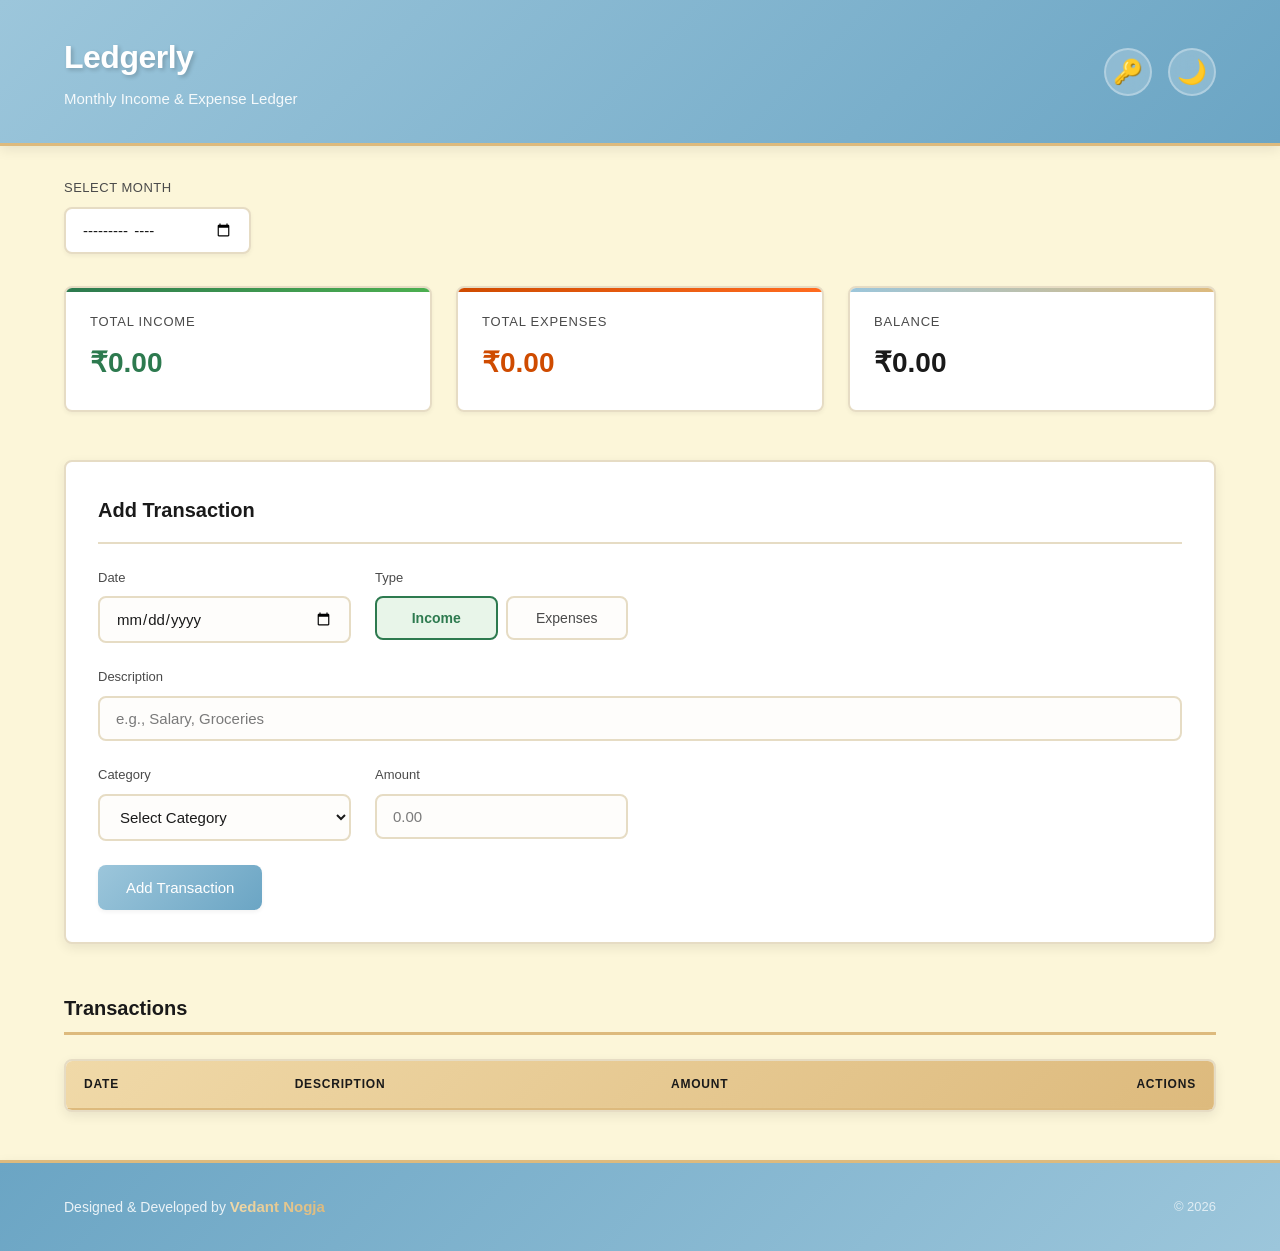
==== index.html @ 6cf7de57 "Add files via upload" ====
<!DOCTYPE html>
<html lang="en">
<head>
    <meta charset="UTF-8">
    <meta name="viewport" content="width=device-width, initial-scale=1.0">
    <title>Ledgerly - Monthly Income & Expense Ledger</title>
    <link rel="stylesheet" href="styles.css">
</head>
<body>
    <!-- Header -->
    <header class="header">
        <div class="container">
            <div class="header-content">
                <div class="header-text">
                    <h1 class="app-name">Ledgerly</h1>
                    <p class="app-subtitle">Monthly Income & Expense Ledger</p>
                </div>
                <div class="header-actions">
                    <button class="btn-icon" id="token-settings-btn" title="GitHub Token Settings">
                        <span>🔑</span>
                    </button>
                    <button class="theme-toggle" id="theme-toggle" title="Toggle theme">
                        <span class="theme-icon">🌙</span>
                    </button>
                </div>
            </div>
        </div>
    </header>

    <!-- Token Settings Modal -->
    <div class="modal" id="token-modal">
        <div class="modal-content">
            <div class="modal-header">
                <h2>🔑 GitHub Token Settings</h2>
                <button class="modal-close" id="token-modal-close">&times;</button>
            </div>
            <div class="modal-body">
                <div class="token-status" id="token-status">
                    <div class="status-indicator" id="status-indicator">
                        <span class="status-dot"></span>
                        <span class="status-text">Checking token status...</span>
                    </div>
                </div>

                <div class="token-info">
                    <h3>Current Token</h3>
                    <div class="token-display">
                        <label for="token-display-input" class="sr-only">GitHub Token</label>
                        <input type="password" id="token-display-input" readonly placeholder="No token set">
                        <button class="btn-secondary" id="toggle-token-visibility">👁️ Show</button>
                    </div>
                </div>

                <div class="token-actions">
                    <button class="btn btn-primary" id="update-token-btn">🔄 Update Token</button>
                    <button class="btn btn-danger" id="clear-token-btn">🗑️ Clear Token</button>
                </div>

                <div class="token-help">
                    <h3>How to Generate a GitHub Token</h3>
                    <ol>
                        <li>Go to <a href="https://github.com/settings/tokens" target="_blank">GitHub Settings → Tokens</a></li>
                        <li>Click "Generate new token (classic)"</li>
                        <li>Set a note: <code>Ledgerly App</code></li>
                        <li>Set expiration (90 days recommended)</li>
                        <li>Select scope: <strong>✓ repo</strong> (Full control of private repositories)</li>
                        <li>Click "Generate token"</li>
                        <li>Copy the token (starts with <code>ghp_</code> or <code>github_pat_</code>)</li>
                    </ol>
                </div>
            </div>
        </div>
    </div>

    <!-- Main Content -->
    <main class="main-content">
        <div class="container">

            <!-- Loading Indicator -->
            <div class="loading-overlay" id="loading-overlay">
                <div class="loading-spinner"></div>
                <p class="loading-text">Loading data from GitHub...</p>
            </div>

            <!-- Month Selector -->
            <section class="month-selector-section">
                <label for="month-selector" class="month-label">Select Month</label>
                <input type="month" id="month-selector" class="month-input">
            </section>

            <!-- Monthly Summary Cards -->
            <section class="summary-cards">
                <div class="summary-card income-card">
                    <p class="card-label">Total Income</p>
                    <p class="card-value" id="total-income">₹0.00</p>
                </div>
                <div class="summary-card expense-card">
                    <p class="card-label">Total Expenses</p>
                    <p class="card-value" id="total-expenses">₹0.00</p>
                </div>
                <div class="summary-card balance-card">
                    <p class="card-label">Balance</p>
                    <p class="card-value" id="balance">₹0.00</p>
                </div>
            </section>

            <!-- Transaction Entry Form -->
            <section class="transaction-form-section">
                <form id="transaction-form" class="transaction-form">
                    <div class="form-header">
                        <h2 class="form-title" id="form-title">Add Transaction</h2>
                    </div>

                    <div class="form-grid">
                        <div class="form-group">
                            <label for="transaction-date" class="form-label">Date</label>
                            <input type="date" id="transaction-date" class="form-input" required>
                        </div>

                        <div class="form-group">
                            <label class="form-label">Type</label>
                            <div class="toggle-group">
                                <button type="button" class="toggle-btn active" data-type="income" id="income-btn">Income</button>
                                <button type="button" class="toggle-btn" data-type="expense" id="expense-btn">Expenses</button>
                            </div>
                            <input type="hidden" id="transaction-type" value="income">
                        </div>

                        <div class="form-group form-group-wide">
                            <label for="transaction-description" class="form-label">Description</label>
                            <input type="text" id="transaction-description" class="form-input" placeholder="e.g., Salary, Groceries" required>
                        </div>

                        <div class="form-group">
                            <label for="transaction-category" class="form-label">Category</label>
                            <select id="transaction-category" class="form-input">
                                <option value="">Select Category</option>
                            </select>
                        </div>

                        <div class="form-group">
                            <label for="transaction-amount" class="form-label">Amount</label>
                            <input type="number" id="transaction-amount" class="form-input" placeholder="0.00" step="0.01" min="0" required>
                        </div>
                    </div>

                    <div class="form-actions">
                        <button type="submit" class="btn btn-primary" id="submit-btn">Add Transaction</button>
                        <button type="button" class="btn btn-secondary" id="cancel-btn" style="display: none;">Cancel</button>
                    </div>
                </form>
            </section>

            <!-- Transaction List -->
            <section class="transaction-list-section">
                <h2 class="section-title">Transactions</h2>

                <div class="table-container">
                    <table class="transaction-table" id="transaction-table">
                        <thead>
                            <tr>
                                <th>Date</th>
                                <th>Description</th>
                                <th>Amount</th>
                                <th>Actions</th>
                            </tr>
                        </thead>
                        <tbody id="transaction-tbody">
                            <!-- Transactions will be inserted here -->
                        </tbody>
                    </table>

                    <!-- Empty State -->
                    <div class="empty-state" id="empty-state">
                        <p class="empty-message">No transactions for this month</p>
                        <p class="empty-submessage">Add your first transaction to get started</p>
                    </div>
                </div>
            </section>

        </div>
    </main>

    <!-- Footer -->
    <footer class="footer">
        <div class="container">
            <div class="footer-content">
                <p class="footer-text">
                    Designed & Developed by <span class="footer-name">Vedant Nogja</span>
                </p>
                <p class="footer-year">© 2026</p>
            </div>
        </div>
    </footer>

    <script src="github-api.js"></script>
    <script src="script.js"></script>
</body>
</html>
---- styles.css ----
/* ==========================================
   LEDGERLY - MINIMALIST FINANCE TRACKER
   Design Philosophy: Clean, Calm, Professional
   Color Palette: #9CC6DB, #FCF6D9, #CF4B00, #DDBA7D
   ========================================== */

/* CSS Reset & Base Styles */
* {
    margin: 0;
    padding: 0;
    box-sizing: border-box;
}

/* Screen reader only utility class */
.sr-only {
    position: absolute;
    width: 1px;
    height: 1px;
    padding: 0;
    margin: -1px;
    overflow: hidden;
    clip: rect(0, 0, 0, 0);
    white-space: nowrap;
    border-width: 0;
}

:root {
    /* Light Theme Colors */
    --color-primary: #9CC6DB;
    --color-primary-light: #c7e3f0;
    --color-primary-dark: #6ba5c4;

    --color-secondary: #FCF6D9;
    --color-secondary-dark: #f5ebb3;

    --color-accent: #CF4B00;
    --color-accent-light: #ff6b1f;
    --color-accent-dark: #a33c00;

    --color-gold: #DDBA7D;
    --color-gold-light: #f0d9a8;
    --color-gold-dark: #c9a563;

    /* Light Theme Variables */
    --bg-primary: #FCF6D9;
    --bg-secondary: #ffffff;
    --bg-card: #ffffff;
    --bg-form: #fefdfb;

    --text-primary: #1a1a1a;
    --text-secondary: #4a4a4a;
    --text-muted: #7a7a7a;

    --accent-income: #2d7a4f;
    --accent-income-bg: #e8f5e9;
    --accent-expense: #CF4B00;
    --accent-expense-bg: #fff4ed;

    --border-color: #e6dcc4;
    --border-color-strong: #DDBA7D;
    --border-radius: 8px;

    --shadow-sm: 0 2px 4px rgba(0, 0, 0, 0.05);
    --shadow-md: 0 4px 12px rgba(0, 0, 0, 0.08);
    --shadow-lg: 0 8px 24px rgba(0, 0, 0, 0.12);

    /* Typography */
    --font-primary: -apple-system, BlinkMacSystemFont, 'Segoe UI', 'Roboto', 'Oxygen', 'Ubuntu', 'Cantarell', sans-serif;
    --font-weight-normal: 400;
    --font-weight-medium: 500;
    --font-weight-bold: 600;

    /* Spacing */
    --spacing-xs: 4px;
    --spacing-sm: 8px;
    --spacing-md: 16px;
    --spacing-lg: 24px;
    --spacing-xl: 32px;
    --spacing-xxl: 48px;

    /* Transitions */
    --transition-fast: 0.15s ease;
    --transition-normal: 0.3s ease;
}

/* Dark Theme Variables */
[data-theme="dark"] {
    --bg-primary: #1a1f2e;
    --bg-secondary: #242938;
    --bg-card: #2a3143;
    --bg-form: #2f3647;

    --text-primary: #f5f5f5;
    --text-secondary: #c5c5c5;
    --text-muted: #8a8a8a;

    --accent-income: #4caf50;
    --accent-income-bg: #1e3a1f;
    --accent-expense: #ff7043;
    --accent-expense-bg: #3d2419;

    --border-color: #3a4254;
    --border-color-strong: #9CC6DB;

    --shadow-sm: 0 2px 4px rgba(0, 0, 0, 0.3);
    --shadow-md: 0 4px 12px rgba(0, 0, 0, 0.4);
    --shadow-lg: 0 8px 24px rgba(0, 0, 0, 0.5);
}

body {
    font-family: var(--font-primary);
    background-color: var(--bg-primary);
    color: var(--text-primary);
    line-height: 1.6;
    font-size: 15px;
    transition: background-color var(--transition-normal), color var(--transition-normal);
}

.container {
    max-width: 1200px;
    margin: 0 auto;
    padding: 0 var(--spacing-lg);
}

/* ==========================================
   HEADER
   ========================================== */
.header {
    background: linear-gradient(135deg, var(--color-primary) 0%, var(--color-primary-dark) 100%);
    border-bottom: 3px solid var(--color-gold);
    padding: var(--spacing-xl) 0;
    margin-bottom: var(--spacing-xl);
    box-shadow: var(--shadow-md);
}

[data-theme="dark"] .header {
    background: linear-gradient(135deg, #2a3143 0%, #1a1f2e 100%);
    border-bottom: 3px solid var(--color-primary);
}

.header-content {
    display: flex;
    justify-content: space-between;
    align-items: center;
}

.header-text {
    flex: 1;
}

.header-actions {
    display: flex;
    gap: var(--spacing-md);
    align-items: center;
}

.app-name {
    font-size: 32px;
    font-weight: var(--font-weight-bold);
    color: #ffffff;
    letter-spacing: -0.5px;
    margin-bottom: var(--spacing-xs);
    text-shadow: 2px 2px 4px rgba(0, 0, 0, 0.2);
}

.app-subtitle {
    font-size: 15px;
    color: rgba(255, 255, 255, 0.9);
    font-weight: var(--font-weight-normal);
}

/* Icon Buttons */
.btn-icon {
    background-color: rgba(255, 255, 255, 0.2);
    border: 2px solid rgba(255, 255, 255, 0.3);
    border-radius: 50%;
    width: 48px;
    height: 48px;
    display: flex;
    align-items: center;
    justify-content: center;
    cursor: pointer;
    transition: all var(--transition-normal);
    backdrop-filter: blur(10px);
    font-size: 24px;
}

.btn-icon:hover {
    background-color: rgba(255, 255, 255, 0.3);
    transform: scale(1.05);
}

.btn-icon:active {
    transform: scale(0.95);
}

/* Theme Toggle Button */
.theme-toggle {
    background-color: rgba(255, 255, 255, 0.2);
    border: 2px solid rgba(255, 255, 255, 0.3);
    border-radius: 50%;
    width: 48px;
    height: 48px;
    display: flex;
    align-items: center;
    justify-content: center;
    cursor: pointer;
    transition: all var(--transition-normal);
    backdrop-filter: blur(10px);
}

.theme-toggle:hover {
    background-color: rgba(255, 255, 255, 0.3);
    transform: scale(1.05);
}

.theme-toggle:active {
    transform: scale(0.95);
}

.theme-icon {
    font-size: 24px;
    transition: transform var(--transition-normal);
}

[data-theme="dark"] .theme-icon {
    transform: rotate(180deg);
}

/* ==========================================
   MONTH SELECTOR
   ========================================== */
.month-selector-section {
    margin-bottom: var(--spacing-xl);
}

.month-label {
    display: block;
    font-size: 13px;
    font-weight: var(--font-weight-medium);
    color: var(--text-secondary);
    margin-bottom: var(--spacing-sm);
    text-transform: uppercase;
    letter-spacing: 0.5px;
}

.month-input {
    padding: 12px 16px;
    font-size: 15px;
    font-family: var(--font-primary);
    border: 2px solid var(--border-color);
    border-radius: var(--border-radius);
    background-color: var(--bg-secondary);
    color: var(--text-primary);
    cursor: pointer;
    transition: all var(--transition-fast);
    box-shadow: var(--shadow-sm);
}

.month-input:hover {
    border-color: var(--color-primary);
    box-shadow: var(--shadow-md);
}

.month-input:focus {
    outline: none;
    border-color: var(--color-primary);
    box-shadow: 0 0 0 3px rgba(156, 198, 219, 0.2);
}

/* ==========================================
   SUMMARY CARDS
   ========================================== */
.summary-cards {
    display: grid;
    grid-template-columns: repeat(auto-fit, minmax(250px, 1fr));
    gap: var(--spacing-lg);
    margin-bottom: var(--spacing-xxl);
}

.summary-card {
    background: linear-gradient(135deg, var(--bg-card) 0%, var(--bg-secondary) 100%);
    border: 2px solid var(--border-color);
    border-radius: var(--border-radius);
    padding: var(--spacing-lg);
    transition: all var(--transition-normal);
    box-shadow: var(--shadow-sm);
    position: relative;
    overflow: hidden;
}

.summary-card::before {
    content: '';
    position: absolute;
    top: 0;
    left: 0;
    right: 0;
    height: 4px;
    background: linear-gradient(90deg, var(--color-primary), var(--color-gold));
}

.income-card::before {
    background: linear-gradient(90deg, var(--accent-income), #4caf50);
}

.expense-card::before {
    background: linear-gradient(90deg, var(--color-accent), var(--color-accent-light));
}

.balance-card::before {
    background: linear-gradient(90deg, var(--color-primary), var(--color-gold));
}

.summary-card:hover {
    transform: translateY(-4px);
    box-shadow: var(--shadow-lg);
    border-color: var(--border-color-strong);
}

.card-label {
    font-size: 13px;
    font-weight: var(--font-weight-medium);
    color: var(--text-secondary);
    margin-bottom: var(--spacing-sm);
    text-transform: uppercase;
    letter-spacing: 0.8px;
}

.card-value {
    font-size: 28px;
    font-weight: var(--font-weight-bold);
    color: var(--text-primary);
}

.income-card .card-value {
    color: var(--accent-income);
}

.expense-card .card-value {
    color: var(--accent-expense);
}

.balance-card .card-value.positive {
    color: var(--accent-income);
}

.balance-card .card-value.negative {
    color: var(--accent-expense);
}

/* ==========================================
   TRANSACTION FORM
   ========================================== */
.transaction-form-section {
    background: var(--bg-card);
    border: 2px solid var(--border-color);
    border-radius: var(--border-radius);
    padding: var(--spacing-xl);
    margin-bottom: var(--spacing-xxl);
    box-shadow: var(--shadow-md);
    transition: all var(--transition-normal);
}

.form-header {
    margin-bottom: var(--spacing-lg);
    padding-bottom: var(--spacing-md);
    border-bottom: 2px solid var(--border-color);
}

.form-title {
    font-size: 20px;
    font-weight: var(--font-weight-bold);
    color: var(--text-primary);
}

.transaction-form.edit-mode .form-title {
    color: var(--color-primary-dark);
}

.form-grid {
    display: grid;
    grid-template-columns: repeat(auto-fit, minmax(200px, 1fr));
    gap: var(--spacing-lg);
    margin-bottom: var(--spacing-lg);
}

.form-group {
    display: flex;
    flex-direction: column;
}

.form-group-wide {
    grid-column: 1 / -1;
}

.form-label {
    font-size: 13px;
    font-weight: var(--font-weight-medium);
    color: var(--text-secondary);
    margin-bottom: var(--spacing-sm);
}

.form-input {
    padding: 12px 16px;
    font-size: 15px;
    font-family: var(--font-primary);
    border: 2px solid var(--border-color);
    border-radius: var(--border-radius);
    background-color: var(--bg-form);
    color: var(--text-primary);
    transition: all var(--transition-fast);
}

.form-input:hover {
    border-color: var(--color-gold);
}

.form-input:focus {
    outline: none;
    border-color: var(--color-primary);
    background-color: var(--bg-secondary);
    box-shadow: 0 0 0 3px rgba(156, 198, 219, 0.2);
}

.form-input::placeholder {
    color: var(--text-muted);
}

/* Toggle Buttons */
.toggle-group {
    display: flex;
    gap: var(--spacing-sm);
}

.toggle-btn {
    flex: 1;
    padding: 12px 16px;
    font-size: 14px;
    font-family: var(--font-primary);
    font-weight: var(--font-weight-medium);
    border: 2px solid var(--border-color);
    border-radius: var(--border-radius);
    background-color: var(--bg-form);
    color: var(--text-secondary);
    cursor: pointer;
    transition: all var(--transition-fast);
}

.toggle-btn:hover {
    background-color: var(--bg-secondary);
    border-color: var(--color-gold);
    transform: translateY(-2px);
}

.toggle-btn.active[data-type="income"] {
    background: linear-gradient(135deg, var(--accent-income-bg), #e8f5e9);
    border-color: var(--accent-income);
    color: var(--accent-income);
    font-weight: var(--font-weight-bold);
}

[data-theme="dark"] .toggle-btn.active[data-type="income"] {
    background: linear-gradient(135deg, #1e3a1f, #2d4a2e);
}

.toggle-btn.active[data-type="expense"] {
    background: linear-gradient(135deg, var(--accent-expense-bg), #fff4ed);
    border-color: var(--accent-expense);
    color: var(--accent-expense);
    font-weight: var(--font-weight-bold);
}

[data-theme="dark"] .toggle-btn.active[data-type="expense"] {
    background: linear-gradient(135deg, #3d2419, #4d2f1f);
}

/* Form Actions */
.form-actions {
    display: flex;
    gap: var(--spacing-md);
    flex-wrap: wrap;
}

.btn {
    padding: 14px 28px;
    font-size: 15px;
    font-family: var(--font-primary);
    font-weight: var(--font-weight-medium);
    border: none;
    border-radius: var(--border-radius);
    cursor: pointer;
    transition: all var(--transition-fast);
    box-shadow: var(--shadow-sm);
}

.btn-primary {
    background: linear-gradient(135deg, var(--color-primary), var(--color-primary-dark));
    color: white;
}

.btn-primary:hover {
    background: linear-gradient(135deg, var(--color-primary-dark), var(--color-primary));
    transform: translateY(-2px);
    box-shadow: var(--shadow-md);
}

.btn-primary:active {
    transform: translateY(0);
}

.btn-secondary {
    background-color: transparent;
    color: var(--text-secondary);
    border: 2px solid var(--border-color);
}

.btn-secondary:hover {
    background-color: var(--bg-form);
    border-color: var(--color-gold);
}

/* ==========================================
   TRANSACTION LIST
   ========================================== */
.transaction-list-section {
    margin-bottom: var(--spacing-xxl);
}

.section-title {
    font-size: 20px;
    font-weight: var(--font-weight-bold);
    color: var(--text-primary);
    margin-bottom: var(--spacing-lg);
    padding-bottom: var(--spacing-sm);
    border-bottom: 3px solid var(--color-gold);
}

.table-container {
    background-color: var(--bg-card);
    border: 2px solid var(--border-color);
    border-radius: var(--border-radius);
    overflow: hidden;
    box-shadow: var(--shadow-md);
}

.transaction-table {
    width: 100%;
    border-collapse: collapse;
}

.transaction-table thead {
    background: linear-gradient(135deg, var(--color-gold-light), var(--color-gold));
    border-bottom: 2px solid var(--border-color-strong);
}

[data-theme="dark"] .transaction-table thead {
    background: linear-gradient(135deg, #2a3143, #1a1f2e);
}

.transaction-table th {
    padding: 14px 18px;
    text-align: left;
    font-size: 12px;
    font-weight: var(--font-weight-bold);
    color: var(--text-primary);
    text-transform: uppercase;
    letter-spacing: 0.8px;
}

[data-theme="light"] .transaction-table th {
    color: #4a4a4a;
}

.transaction-table th:last-child {
    text-align: right;
}

.transaction-table tbody tr {
    border-bottom: 1px solid var(--border-color);
    transition: all var(--transition-fast);
}

.transaction-table tbody tr:last-child {
    border-bottom: none;
}

.transaction-table tbody tr:hover {
    background: linear-gradient(90deg, transparent, rgba(156, 198, 219, 0.1), transparent);
    transform: scale(1.01);
}

.transaction-table td {
    padding: 16px 18px;
    font-size: 15px;
    color: var(--text-primary);
}

.transaction-table td:last-child {
    text-align: right;
}

.transaction-date {
    color: var(--text-secondary);
    font-weight: var(--font-weight-medium);
    white-space: nowrap;
}

.transaction-description {
    color: var(--text-primary);
    font-weight: var(--font-weight-medium);
}

.transaction-amount {
    font-weight: var(--font-weight-bold);
    white-space: nowrap;
    font-size: 16px;
}

.transaction-amount.income {
    color: var(--accent-income);
}

.transaction-amount.expense {
    color: var(--accent-expense);
}

.transaction-actions {
    display: flex;
    gap: var(--spacing-sm);
    justify-content: flex-end;
}

.action-btn {
    padding: 8px 12px;
    font-size: 16px;
    border: none;
    background-color: transparent;
    cursor: pointer;
    border-radius: var(--border-radius);
    transition: all var(--transition-fast);
}

.action-btn:hover {
    background-color: var(--color-primary-light);
    transform: scale(1.2);
}

[data-theme="dark"] .action-btn:hover {
    background-color: rgba(156, 198, 219, 0.2);
}

.action-btn.delete:hover {
    background-color: var(--accent-expense-bg);
}

/* Empty State */
.empty-state {
    padding: var(--spacing-xxl) var(--spacing-lg);
    text-align: center;
    display: none;
}

.empty-state.visible {
    display: block;
}

.empty-message {
    font-size: 18px;
    color: var(--text-secondary);
    font-weight: var(--font-weight-medium);
    margin-bottom: var(--spacing-sm);
}

.empty-submessage {
    font-size: 14px;
    color: var(--text-muted);
}

/* ==========================================
   LOADING OVERLAY
   ========================================== */
.loading-overlay {
    position: fixed;
    top: 0;
    left: 0;
    right: 0;
    bottom: 0;
    background-color: rgba(0, 0, 0, 0.7);
    display: none;
    align-items: center;
    justify-content: center;
    flex-direction: column;
    z-index: 9999;
    backdrop-filter: blur(4px);
}

.loading-overlay.active {
    display: flex;
}

.loading-spinner {
    width: 50px;
    height: 50px;
    border: 4px solid rgba(156, 198, 219, 0.3);
    border-top-color: var(--color-primary);
    border-radius: 50%;
    animation: spin 1s linear infinite;
}

@keyframes spin {
    to { transform: rotate(360deg); }
}

.loading-text {
    color: white;
    font-size: 16px;
    font-weight: var(--font-weight-medium);
    margin-top: var(--spacing-lg);
}

/* ==========================================
   RESPONSIVE DESIGN
   ========================================== */
@media (max-width: 1024px) {
    .container {
        max-width: 100%;
    }

    .summary-cards {
        grid-template-columns: repeat(auto-fit, minmax(200px, 1fr));
    }
}

@media (max-width: 768px) {
    .container {
        padding: 0 var(--spacing-md);
    }

    .header {
        padding: var(--spacing-lg) 0;
    }

    .app-name {
        font-size: 26px;
    }

    .app-subtitle {
        font-size: 13px;
    }

    .theme-toggle {
        width: 42px;
        height: 42px;
    }

    .theme-icon {
        font-size: 20px;
    }

    .summary-cards {
        grid-template-columns: 1fr;
        gap: var(--spacing-md);
    }

    .transaction-form-section {
        padding: var(--spacing-lg);
    }

    .form-grid {
        grid-template-columns: 1fr;
        gap: var(--spacing-md);
    }

    .form-group-wide {
        grid-column: 1;
    }

    .form-actions {
        flex-direction: column;
    }

    .btn {
        width: 100%;
    }

    .transaction-table {
        font-size: 14px;
    }

    .transaction-table th,
    .transaction-table td {
        padding: 12px 14px;
    }

    .card-value {
        font-size: 24px;
    }
}

@media (max-width: 480px) {
    .app-name {
        font-size: 22px;
    }

    .header-content {
        gap: var(--spacing-md);
    }

    .theme-toggle {
        width: 38px;
        height: 38px;
    }

    .theme-icon {
        font-size: 18px;
    }

    .transaction-table th:nth-child(1),
    .transaction-table td:nth-child(1) {
        display: none;
    }

    .action-btn {
        padding: 6px 10px;
        font-size: 14px;
    }

    .card-value {
        font-size: 22px;
    }

    .summary-cards {
        gap: var(--spacing-sm);
    }
}

/* ==========================================
   ANIMATIONS & TRANSITIONS
   ========================================== */
.fade-in {
    animation: fadeIn 0.4s ease-in;
}

@keyframes fadeIn {
    from {
        opacity: 0;
        transform: translateY(-10px);
    }
    to {
        opacity: 1;
        transform: translateY(0);
    }
}

/* Smooth Scrolling */
html {
    scroll-behavior: smooth;
}

/* Loading States */
@keyframes pulse {
    0%, 100% {
        opacity: 1;
    }
    50% {
        opacity: 0.5;
    }
}

/* Print Styles */
@media print {
    .theme-toggle,
    .transaction-form-section,
    .action-btn {
        display: none;
    }

    body {
        background: white;
        color: black;
    }

    .summary-card,
    .table-container {
        box-shadow: none;
        border: 1px solid #ddd;
    }
}

/* ==========================================
   FOOTER
   ========================================== */
.footer {
    background: linear-gradient(135deg, var(--color-primary-dark) 0%, var(--color-primary) 100%);
    border-top: 3px solid var(--color-gold);
    padding: var(--spacing-xl) 0;
    margin-top: var(--spacing-xxl);
    box-shadow: var(--shadow-md);
}

[data-theme="dark"] .footer {
    background: linear-gradient(135deg, #1a1f2e 0%, #2a3143 100%);
    border-top: 3px solid var(--color-primary);
}

.footer-content {
    display: flex;
    justify-content: space-between;
    align-items: center;
    flex-wrap: wrap;
    gap: var(--spacing-md);
}

.footer-text {
    font-size: 14px;
    color: rgba(255, 255, 255, 0.85);
    font-weight: var(--font-weight-normal);
}

.footer-name {
    font-weight: var(--font-weight-bold);
    color: #ffffff;
    background: linear-gradient(90deg, var(--color-gold-light), var(--color-gold));
    -webkit-background-clip: text;
    -webkit-text-fill-color: transparent;
    background-clip: text;
    font-size: 15px;
}

[data-theme="dark"] .footer-name {
    background: linear-gradient(90deg, var(--color-primary-light), var(--color-gold-light));
    -webkit-background-clip: text;
    -webkit-text-fill-color: transparent;
    background-clip: text;
}

.footer-year {
    font-size: 13px;
    color: rgba(255, 255, 255, 0.7);
    font-weight: var(--font-weight-medium);
}

@media (max-width: 480px) {
    .footer {
        padding: var(--spacing-lg) 0;
    }

    .footer-content {
        flex-direction: column;
        text-align: center;
        gap: var(--spacing-sm);
    }

    .footer-text {
        font-size: 13px;
    }

    .footer-name {
        font-size: 14px;
    }
}

/* ==========================================
   TOKEN SETTINGS MODAL
   ========================================== */
.modal {
    position: fixed;
    top: 0;
    left: 0;
    right: 0;
    bottom: 0;
    background-color: rgba(0, 0, 0, 0.75);
    display: none;
    align-items: center;
    justify-content: center;
    z-index: 10000;
    backdrop-filter: blur(8px);
    padding: var(--spacing-lg);
}

.modal.active {
    display: flex;
}

.modal-content {
    background-color: var(--bg-card);
    border-radius: var(--border-radius);
    max-width: 600px;
    width: 100%;
    max-height: 90vh;
    overflow-y: auto;
    box-shadow: var(--shadow-lg);
    animation: modalSlideIn 0.3s ease-out;
}

@keyframes modalSlideIn {
    from {
        opacity: 0;
        transform: translateY(-50px) scale(0.9);
    }
    to {
        opacity: 1;
        transform: translateY(0) scale(1);
    }
}

.modal-header {
    display: flex;
    justify-content: space-between;
    align-items: center;
    padding: var(--spacing-xl);
    border-bottom: 2px solid var(--border-color);
}

.modal-header h2 {
    font-size: 24px;
    font-weight: var(--font-weight-bold);
    color: var(--text-primary);
    margin: 0;
}

.modal-close {
    background: none;
    border: none;
    font-size: 32px;
    line-height: 1;
    color: var(--text-secondary);
    cursor: pointer;
    padding: 0;
    width: 40px;
    height: 40px;
    display: flex;
    align-items: center;
    justify-content: center;
    border-radius: 50%;
    transition: all var(--transition-fast);
}

.modal-close:hover {
    background-color: var(--accent-expense-bg);
    color: var(--accent-expense);
    transform: rotate(90deg);
}

.modal-body {
    padding: var(--spacing-xl);
}

.token-status {
    margin-bottom: var(--spacing-xl);
    padding: var(--spacing-lg);
    background: linear-gradient(135deg, var(--bg-form), var(--bg-secondary));
    border: 2px solid var(--border-color);
    border-radius: var(--border-radius);
}

.status-indicator {
    display: flex;
    align-items: center;
    gap: var(--spacing-md);
}

.status-dot {
    width: 12px;
    height: 12px;
    border-radius: 50%;
    background-color: var(--text-muted);
    animation: pulse 2s infinite;
}

.status-dot.valid {
    background-color: var(--accent-income);
    animation: none;
}

.status-dot.invalid {
    background-color: var(--accent-expense);
    animation: none;
}

.status-text {
    font-size: 15px;
    font-weight: var(--font-weight-medium);
    color: var(--text-primary);
}

.token-info {
    margin-bottom: var(--spacing-xl);
}

.token-info h3 {
    font-size: 16px;
    font-weight: var(--font-weight-bold);
    color: var(--text-primary);
    margin-bottom: var(--spacing-md);
}

.token-display {
    display: flex;
    gap: var(--spacing-sm);
}

#token-display-input {
    flex: 1;
    padding: 12px 16px;
    font-size: 14px;
    font-family: 'Courier New', monospace;
    border: 2px solid var(--border-color);
    border-radius: var(--border-radius);
    background-color: var(--bg-form);
    color: var(--text-primary);
}

#toggle-token-visibility {
    padding: 12px 16px;
    font-size: 14px;
    white-space: nowrap;
}

.token-actions {
    display: flex;
    gap: var(--spacing-md);
    margin-bottom: var(--spacing-xl);
    flex-wrap: wrap;
}

.token-actions .btn {
    flex: 1;
    min-width: 150px;
}

.btn-danger {
    background: linear-gradient(135deg, var(--accent-expense), var(--accent-expense-light));
    color: white;
}

.btn-danger:hover {
    background: linear-gradient(135deg, var(--accent-expense-dark), var(--accent-expense));
    transform: translateY(-2px);
    box-shadow: var(--shadow-md);
}

.token-help {
    padding: var(--spacing-lg);
    background: linear-gradient(135deg, var(--accent-income-bg), var(--bg-secondary));
    border: 2px solid var(--accent-income);
    border-radius: var(--border-radius);
}

[data-theme="dark"] .token-help {
    background: linear-gradient(135deg, rgba(76, 175, 80, 0.1), var(--bg-secondary));
}

.token-help h3 {
    font-size: 16px;
    font-weight: var(--font-weight-bold);
    color: var(--accent-income);
    margin-bottom: var(--spacing-md);
}

.token-help ol {
    margin-left: var(--spacing-lg);
    color: var(--text-primary);
}

.token-help li {
    margin-bottom: var(--spacing-sm);
    font-size: 14px;
    line-height: 1.6;
}

.token-help code {
    background-color: var(--bg-form);
    padding: 2px 6px;
    border-radius: 4px;
    font-family: 'Courier New', monospace;
    font-size: 13px;
    color: var(--color-primary-dark);
    border: 1px solid var(--border-color);
}

.token-help a {
    color: var(--color-primary-dark);
    text-decoration: none;
    font-weight: var(--font-weight-medium);
    border-bottom: 2px solid var(--color-primary);
    transition: all var(--transition-fast);
}

.token-help a:hover {
    color: var(--color-primary);
    border-bottom-color: var(--color-gold);
}

@media (max-width: 768px) {
    .modal-content {
        max-height: 95vh;
    }

    .modal-header {
        padding: var(--spacing-lg);
    }

    .modal-body {
        padding: var(--spacing-lg);
    }

    .token-actions {
        flex-direction: column;
    }

    .token-actions .btn {
        width: 100%;
        min-width: unset;
    }

    .token-display {
        flex-direction: column;
    }

    #toggle-token-visibility {
        width: 100%;
    }
}
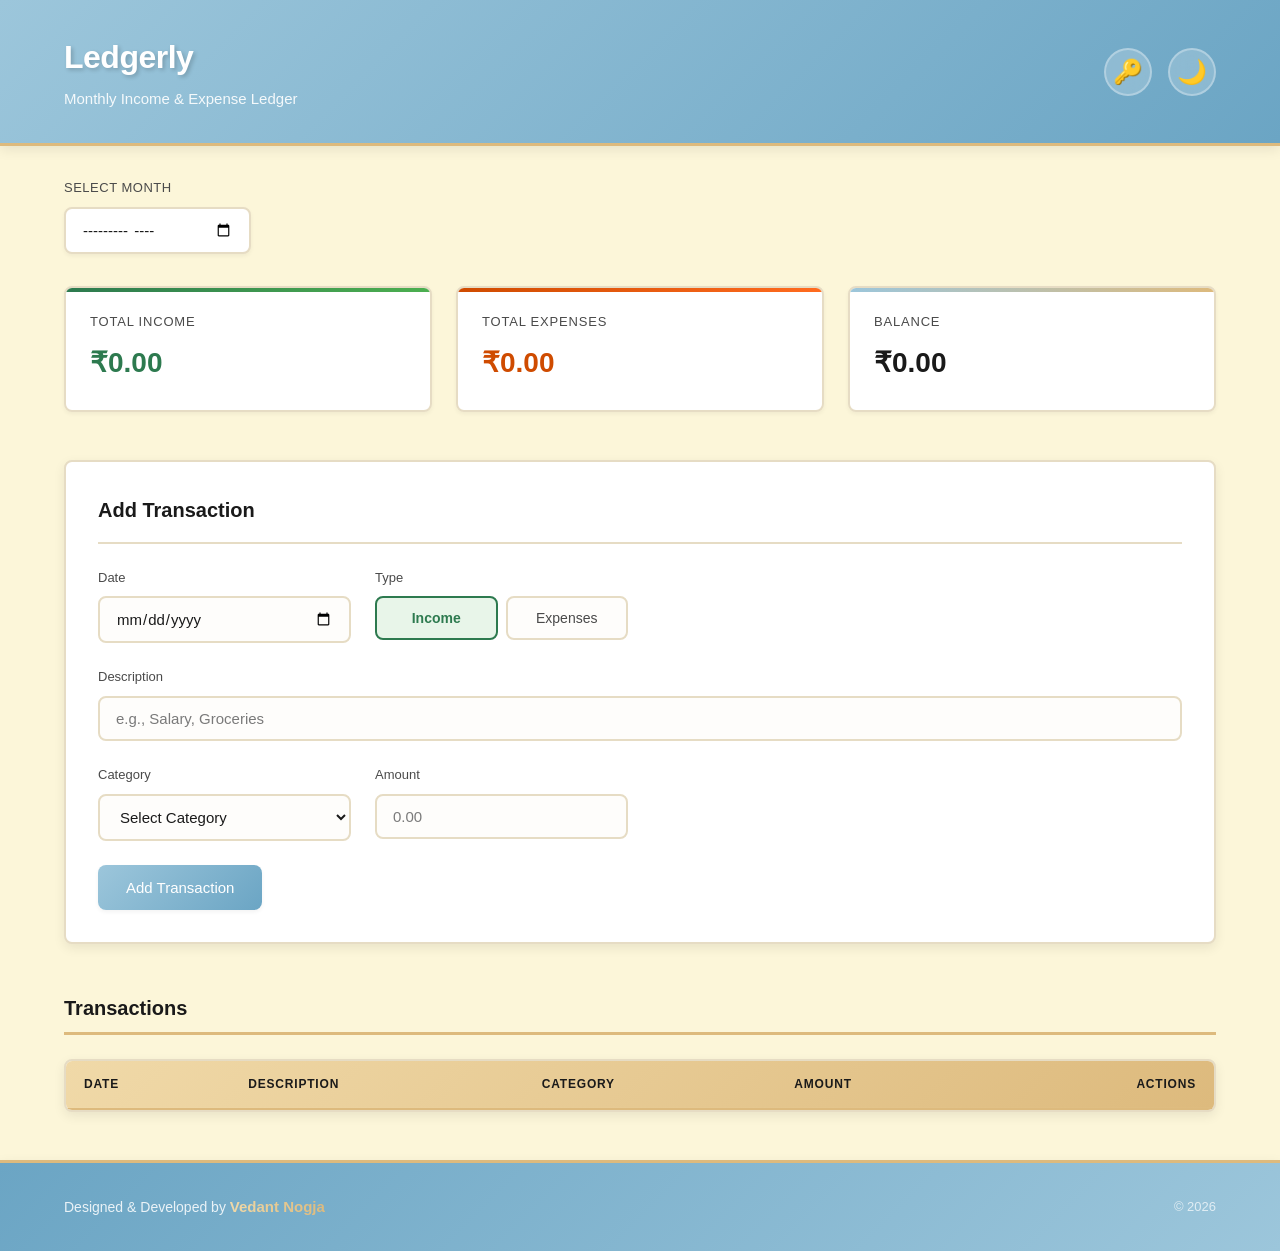
==== commit f9f9fb93: "Update index.html" ====
--- a/index.html
+++ b/index.html
@@ -161,6 +161,7 @@
                             <tr>
                                 <th>Date</th>
                                 <th>Description</th>
+                                <th>Category</th>
                                 <th>Amount</th>
                                 <th>Actions</th>
                             </tr>
@@ -197,3 +198,4 @@
     <script src="script.js"></script>
 </body>
 </html>
+
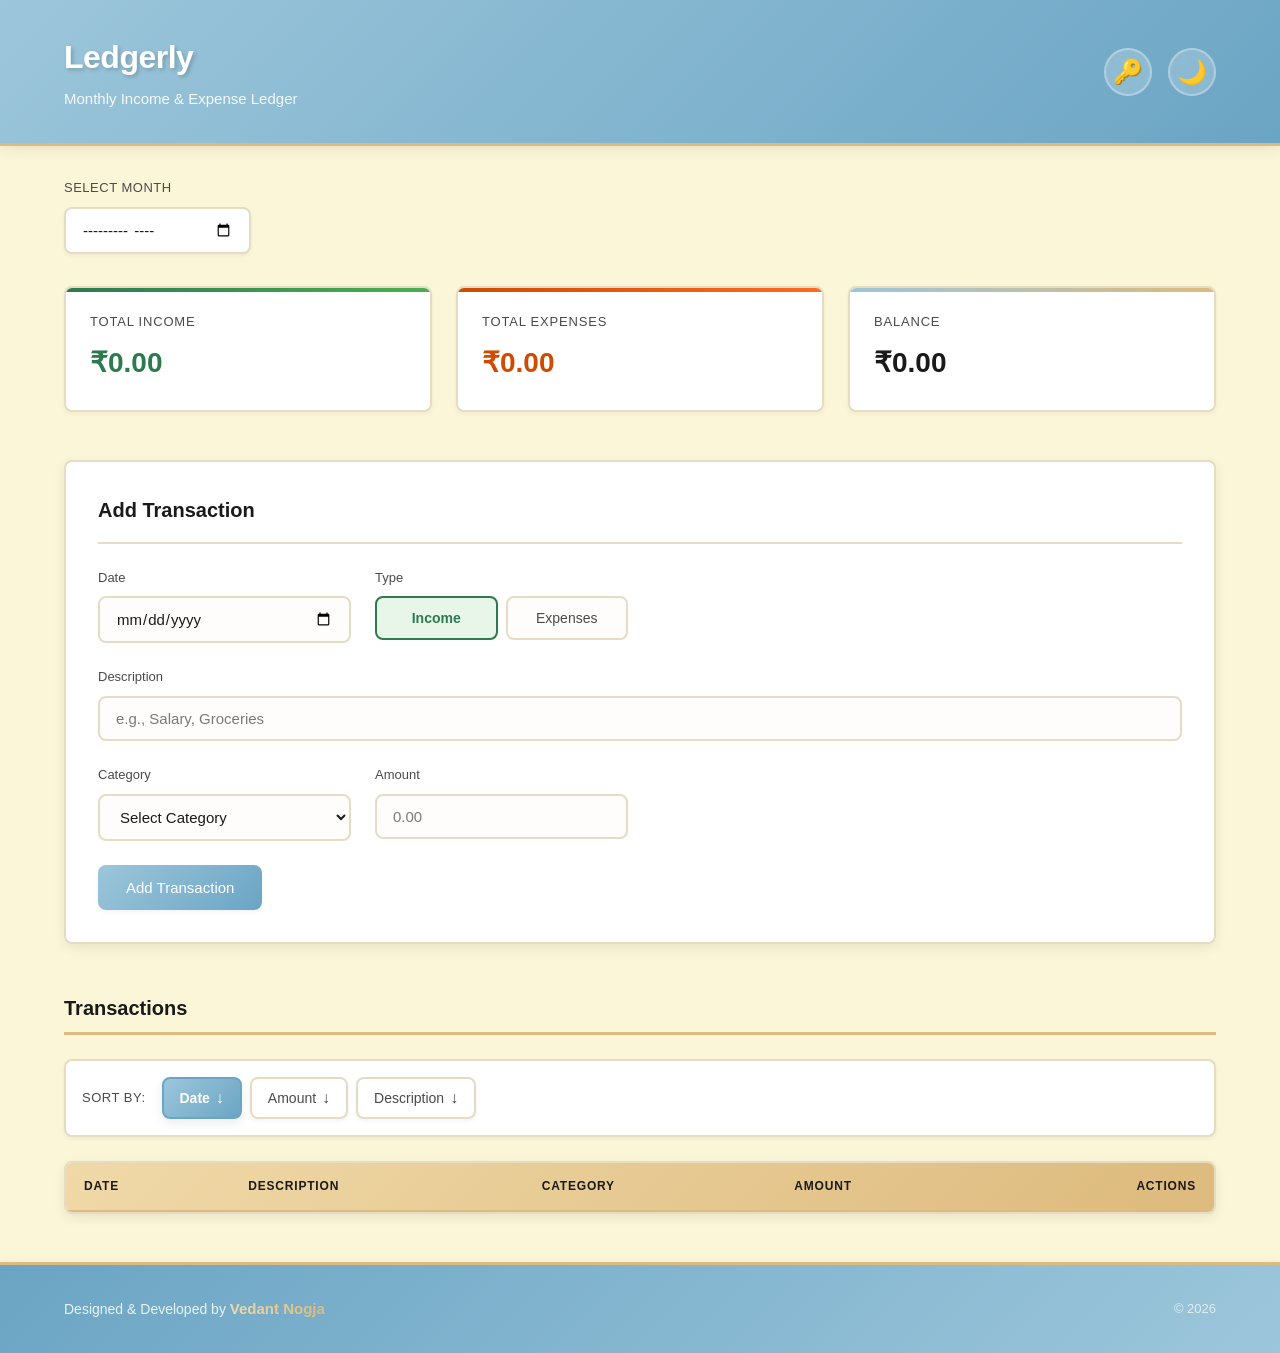
==== commit c572ed85: "Adding Sort functionality" ====
--- a/index.html
+++ b/index.html
@@ -155,6 +155,25 @@
             <section class="transaction-list-section">
                 <h2 class="section-title">Transactions</h2>
 
+                <!-- Sort Controls -->
+                <div class="sort-controls" id="sort-controls">
+                    <label class="sort-label">Sort by:</label>
+                    <div class="sort-buttons">
+                        <button class="sort-btn active" data-sort="date" id="sort-date-btn">
+                            <span class="sort-text">Date</span>
+                            <span class="sort-icon">↓</span>
+                        </button>
+                        <button class="sort-btn" data-sort="amount" id="sort-amount-btn">
+                            <span class="sort-text">Amount</span>
+                            <span class="sort-icon">↓</span>
+                        </button>
+                        <button class="sort-btn" data-sort="description" id="sort-description-btn">
+                            <span class="sort-text">Description</span>
+                            <span class="sort-icon">↓</span>
+                        </button>
+                    </div>
+                </div>
+
                 <div class="table-container">
                     <table class="transaction-table" id="transaction-table">
                         <thead>
@@ -198,4 +217,3 @@
     <script src="script.js"></script>
 </body>
 </html>
-
--- a/styles.css
+++ b/styles.css
@@ -533,6 +533,94 @@
     margin-bottom: var(--spacing-lg);
     padding-bottom: var(--spacing-sm);
     border-bottom: 3px solid var(--color-gold);
+}
+
+/* Sort Controls */
+.sort-controls {
+    display: flex;
+    align-items: center;
+    gap: var(--spacing-md);
+    margin-bottom: var(--spacing-lg);
+    padding: var(--spacing-md);
+    background-color: var(--bg-card);
+    border: 2px solid var(--border-color);
+    border-radius: var(--border-radius);
+    box-shadow: var(--shadow-sm);
+}
+
+.sort-label {
+    font-size: 13px;
+    font-weight: var(--font-weight-medium);
+    color: var(--text-secondary);
+    text-transform: uppercase;
+    letter-spacing: 0.5px;
+    white-space: nowrap;
+}
+
+.sort-buttons {
+    display: flex;
+    gap: var(--spacing-sm);
+    flex-wrap: wrap;
+}
+
+.sort-btn {
+    display: flex;
+    align-items: center;
+    gap: 6px;
+    padding: 10px 16px;
+    font-size: 14px;
+    font-family: var(--font-primary);
+    font-weight: var(--font-weight-medium);
+    color: var(--text-secondary);
+    background-color: var(--bg-secondary);
+    border: 2px solid var(--border-color);
+    border-radius: var(--border-radius);
+    cursor: pointer;
+    transition: all var(--transition-normal);
+    box-shadow: var(--shadow-sm);
+}
+
+.sort-btn:hover {
+    background-color: var(--color-primary-light);
+    border-color: var(--color-primary);
+    transform: translateY(-2px);
+    box-shadow: var(--shadow-md);
+}
+
+[data-theme="dark"] .sort-btn:hover {
+    background-color: rgba(156, 198, 219, 0.15);
+}
+
+.sort-btn.active {
+    background: linear-gradient(135deg, var(--color-primary), var(--color-primary-dark));
+    color: white;
+    border-color: var(--color-primary-dark);
+    font-weight: var(--font-weight-bold);
+    box-shadow: var(--shadow-md);
+}
+
+.sort-btn.active:hover {
+    transform: translateY(-2px);
+    box-shadow: var(--shadow-lg);
+}
+
+.sort-text {
+    font-size: 14px;
+}
+
+.sort-icon {
+    font-size: 16px;
+    font-weight: bold;
+    transition: transform var(--transition-fast);
+}
+
+.sort-btn.active .sort-icon {
+    animation: sortPulse 0.3s ease;
+}
+
+@keyframes sortPulse {
+    0%, 100% { transform: scale(1); }
+    50% { transform: scale(1.3); }
 }
 
 .table-container {
@@ -783,6 +871,22 @@
         width: 100%;
     }
 
+    /* Sort Controls - Mobile */
+    .sort-controls {
+        flex-direction: column;
+        align-items: flex-start;
+        gap: var(--spacing-sm);
+    }
+
+    .sort-buttons {
+        width: 100%;
+    }
+
+    .sort-btn {
+        flex: 1;
+        justify-content: center;
+    }
+
     .transaction-table {
         font-size: 14px;
     }
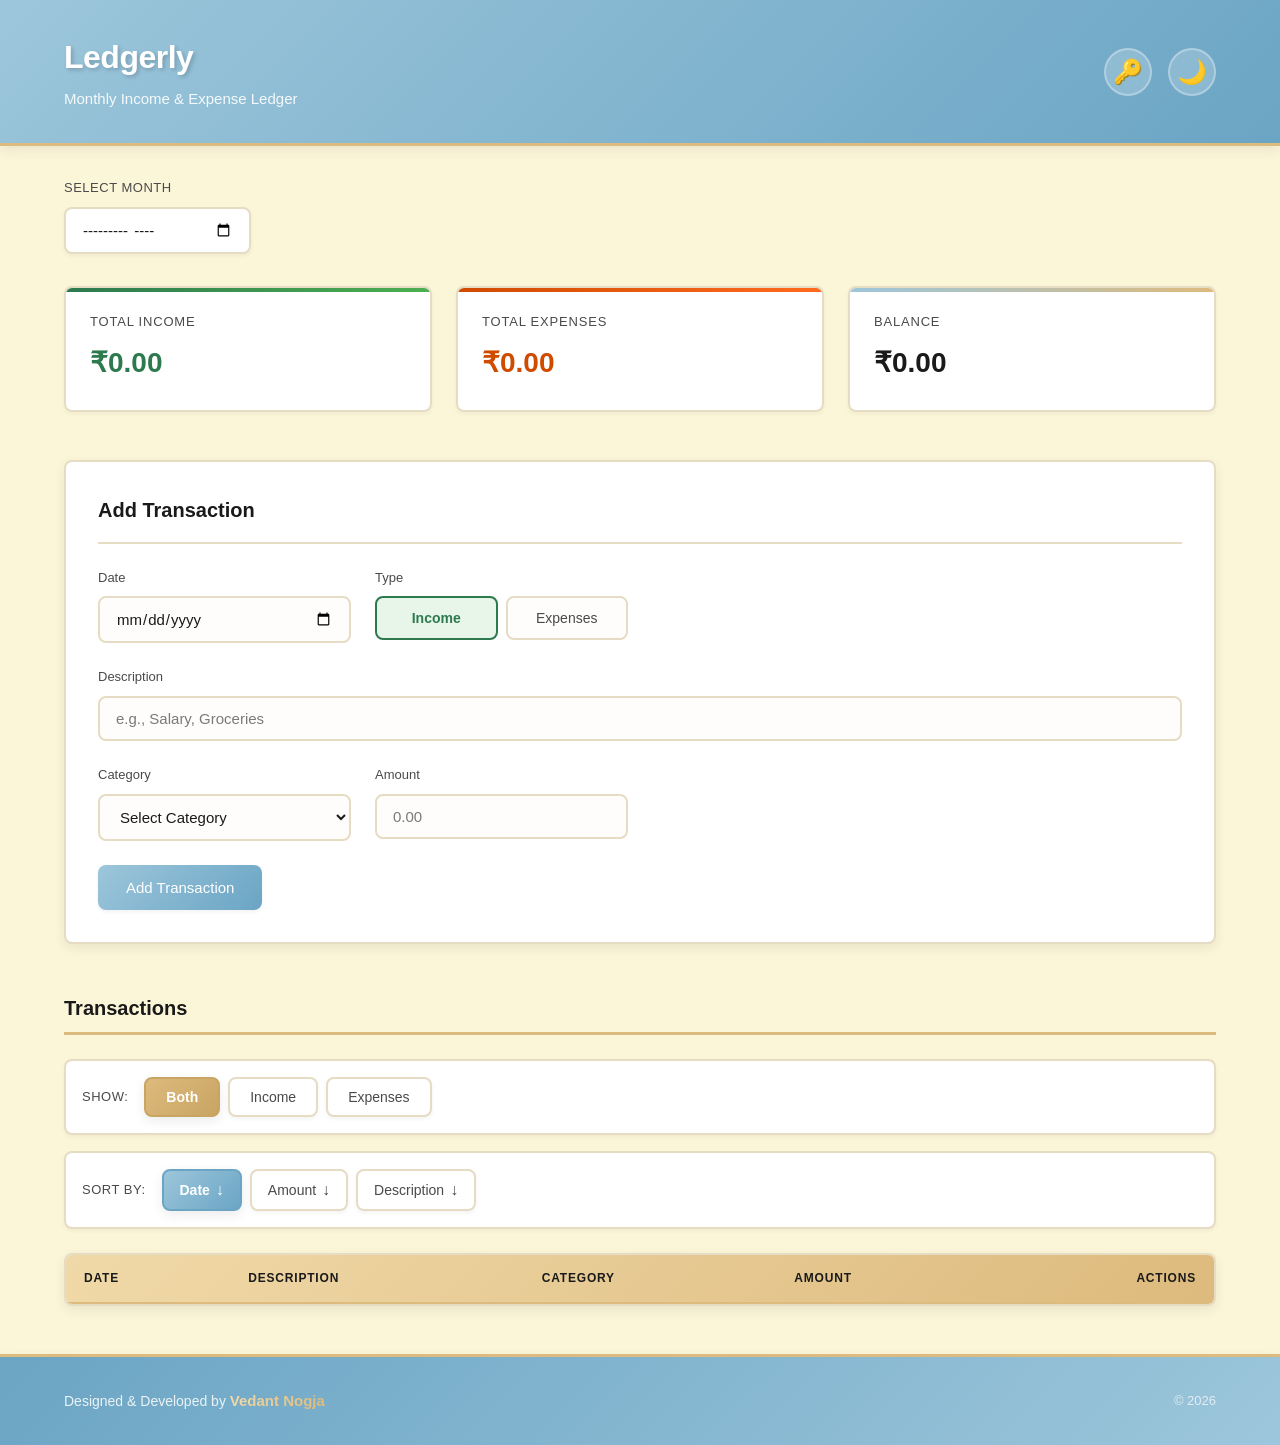
==== commit e838a3b5: "Adding filter functionality" ====
--- a/index.html
+++ b/index.html
@@ -155,22 +155,41 @@
             <section class="transaction-list-section">
                 <h2 class="section-title">Transactions</h2>
 
-                <!-- Sort Controls -->
-                <div class="sort-controls" id="sort-controls">
-                    <label class="sort-label">Sort by:</label>
-                    <div class="sort-buttons">
-                        <button class="sort-btn active" data-sort="date" id="sort-date-btn">
-                            <span class="sort-text">Date</span>
-                            <span class="sort-icon">↓</span>
-                        </button>
-                        <button class="sort-btn" data-sort="amount" id="sort-amount-btn">
-                            <span class="sort-text">Amount</span>
-                            <span class="sort-icon">↓</span>
-                        </button>
-                        <button class="sort-btn" data-sort="description" id="sort-description-btn">
-                            <span class="sort-text">Description</span>
-                            <span class="sort-icon">↓</span>
-                        </button>
+                <!-- Filter and Sort Controls -->
+                <div class="filter-sort-controls">
+                    <!-- Filter Controls -->
+                    <div class="filter-controls">
+                        <label class="filter-label">Show:</label>
+                        <div class="filter-buttons">
+                            <button class="filter-btn active" data-filter="both" id="filter-both-btn">
+                                <span class="filter-text">Both</span>
+                            </button>
+                            <button class="filter-btn" data-filter="income" id="filter-income-btn">
+                                <span class="filter-text">Income</span>
+                            </button>
+                            <button class="filter-btn" data-filter="expense" id="filter-expense-btn">
+                                <span class="filter-text">Expenses</span>
+                            </button>
+                        </div>
+                    </div>
+
+                    <!-- Sort Controls -->
+                    <div class="sort-controls">
+                        <label class="sort-label">Sort by:</label>
+                        <div class="sort-buttons">
+                            <button class="sort-btn active" data-sort="date" id="sort-date-btn">
+                                <span class="sort-text">Date</span>
+                                <span class="sort-icon">↓</span>
+                            </button>
+                            <button class="sort-btn" data-sort="amount" id="sort-amount-btn">
+                                <span class="sort-text">Amount</span>
+                                <span class="sort-icon">↓</span>
+                            </button>
+                            <button class="sort-btn" data-sort="description" id="sort-description-btn">
+                                <span class="sort-text">Description</span>
+                                <span class="sort-icon">↓</span>
+                            </button>
+                        </div>
                     </div>
                 </div>
 
--- a/styles.css
+++ b/styles.css
@@ -535,12 +535,19 @@
     border-bottom: 3px solid var(--color-gold);
 }
 
-/* Sort Controls */
-.sort-controls {
+/* Filter and Sort Controls Container */
+.filter-sort-controls {
+    display: flex;
+    flex-direction: column;
+    gap: var(--spacing-md);
+    margin-bottom: var(--spacing-lg);
+}
+
+/* Filter Controls */
+.filter-controls {
     display: flex;
     align-items: center;
     gap: var(--spacing-md);
-    margin-bottom: var(--spacing-lg);
     padding: var(--spacing-md);
     background-color: var(--bg-card);
     border: 2px solid var(--border-color);
@@ -548,7 +555,7 @@
     box-shadow: var(--shadow-sm);
 }
 
-.sort-label {
+.filter-label {
     font-size: 13px;
     font-weight: var(--font-weight-medium);
     color: var(--text-secondary);
@@ -557,10 +564,99 @@
     white-space: nowrap;
 }
 
-.sort-buttons {
+.filter-buttons {
     display: flex;
     gap: var(--spacing-sm);
     flex-wrap: wrap;
+    flex: 1;
+}
+
+.filter-btn {
+    display: flex;
+    align-items: center;
+    padding: 10px 20px;
+    font-size: 14px;
+    font-family: var(--font-primary);
+    font-weight: var(--font-weight-medium);
+    color: var(--text-secondary);
+    background-color: var(--bg-secondary);
+    border: 2px solid var(--border-color);
+    border-radius: var(--border-radius);
+    cursor: pointer;
+    transition: all var(--transition-normal);
+    box-shadow: var(--shadow-sm);
+}
+
+.filter-btn:hover {
+    background-color: var(--color-primary-light);
+    border-color: var(--color-primary);
+    transform: translateY(-2px);
+    box-shadow: var(--shadow-md);
+}
+
+[data-theme="dark"] .filter-btn:hover {
+    background-color: rgba(156, 198, 219, 0.15);
+}
+
+.filter-btn.active[data-filter="both"] {
+    background: linear-gradient(135deg, var(--color-gold), var(--color-gold-dark));
+    color: white;
+    border-color: var(--color-gold-dark);
+    font-weight: var(--font-weight-bold);
+    box-shadow: var(--shadow-md);
+}
+
+.filter-btn.active[data-filter="income"] {
+    background: linear-gradient(135deg, var(--accent-income), #4caf50);
+    color: white;
+    border-color: var(--accent-income);
+    font-weight: var(--font-weight-bold);
+    box-shadow: var(--shadow-md);
+}
+
+.filter-btn.active[data-filter="expense"] {
+    background: linear-gradient(135deg, var(--accent-expense), var(--accent-expense-light));
+    color: white;
+    border-color: var(--accent-expense-dark);
+    font-weight: var(--font-weight-bold);
+    box-shadow: var(--shadow-md);
+}
+
+.filter-btn.active:hover {
+    transform: translateY(-2px);
+    box-shadow: var(--shadow-lg);
+}
+
+.filter-text {
+    font-size: 14px;
+}
+
+/* Sort Controls */
+.sort-controls {
+    display: flex;
+    align-items: center;
+    gap: var(--spacing-md);
+    padding: var(--spacing-md);
+    background-color: var(--bg-card);
+    border: 2px solid var(--border-color);
+    border-radius: var(--border-radius);
+    box-shadow: var(--shadow-sm);
+}
+
+.sort-label {
+    font-size: 13px;
+    font-weight: var(--font-weight-medium);
+    color: var(--text-secondary);
+    text-transform: uppercase;
+    letter-spacing: 0.5px;
+    white-space: nowrap;
+}
+
+.sort-buttons {
+    display: flex;
+    gap: var(--spacing-sm);
+    flex-wrap: wrap;
+    flex: 1;
 }
 
 .sort-btn {
@@ -887,6 +983,22 @@
         justify-content: center;
     }
 
+    /* Filter Controls - Mobile */
+    .filter-controls {
+        flex-direction: column;
+        align-items: flex-start;
+        gap: var(--spacing-sm);
+    }
+
+    .filter-buttons {
+        width: 100%;
+    }
+
+    .filter-btn {
+        flex: 1;
+        justify-content: center;
+    }
+
     .transaction-table {
         font-size: 14px;
     }
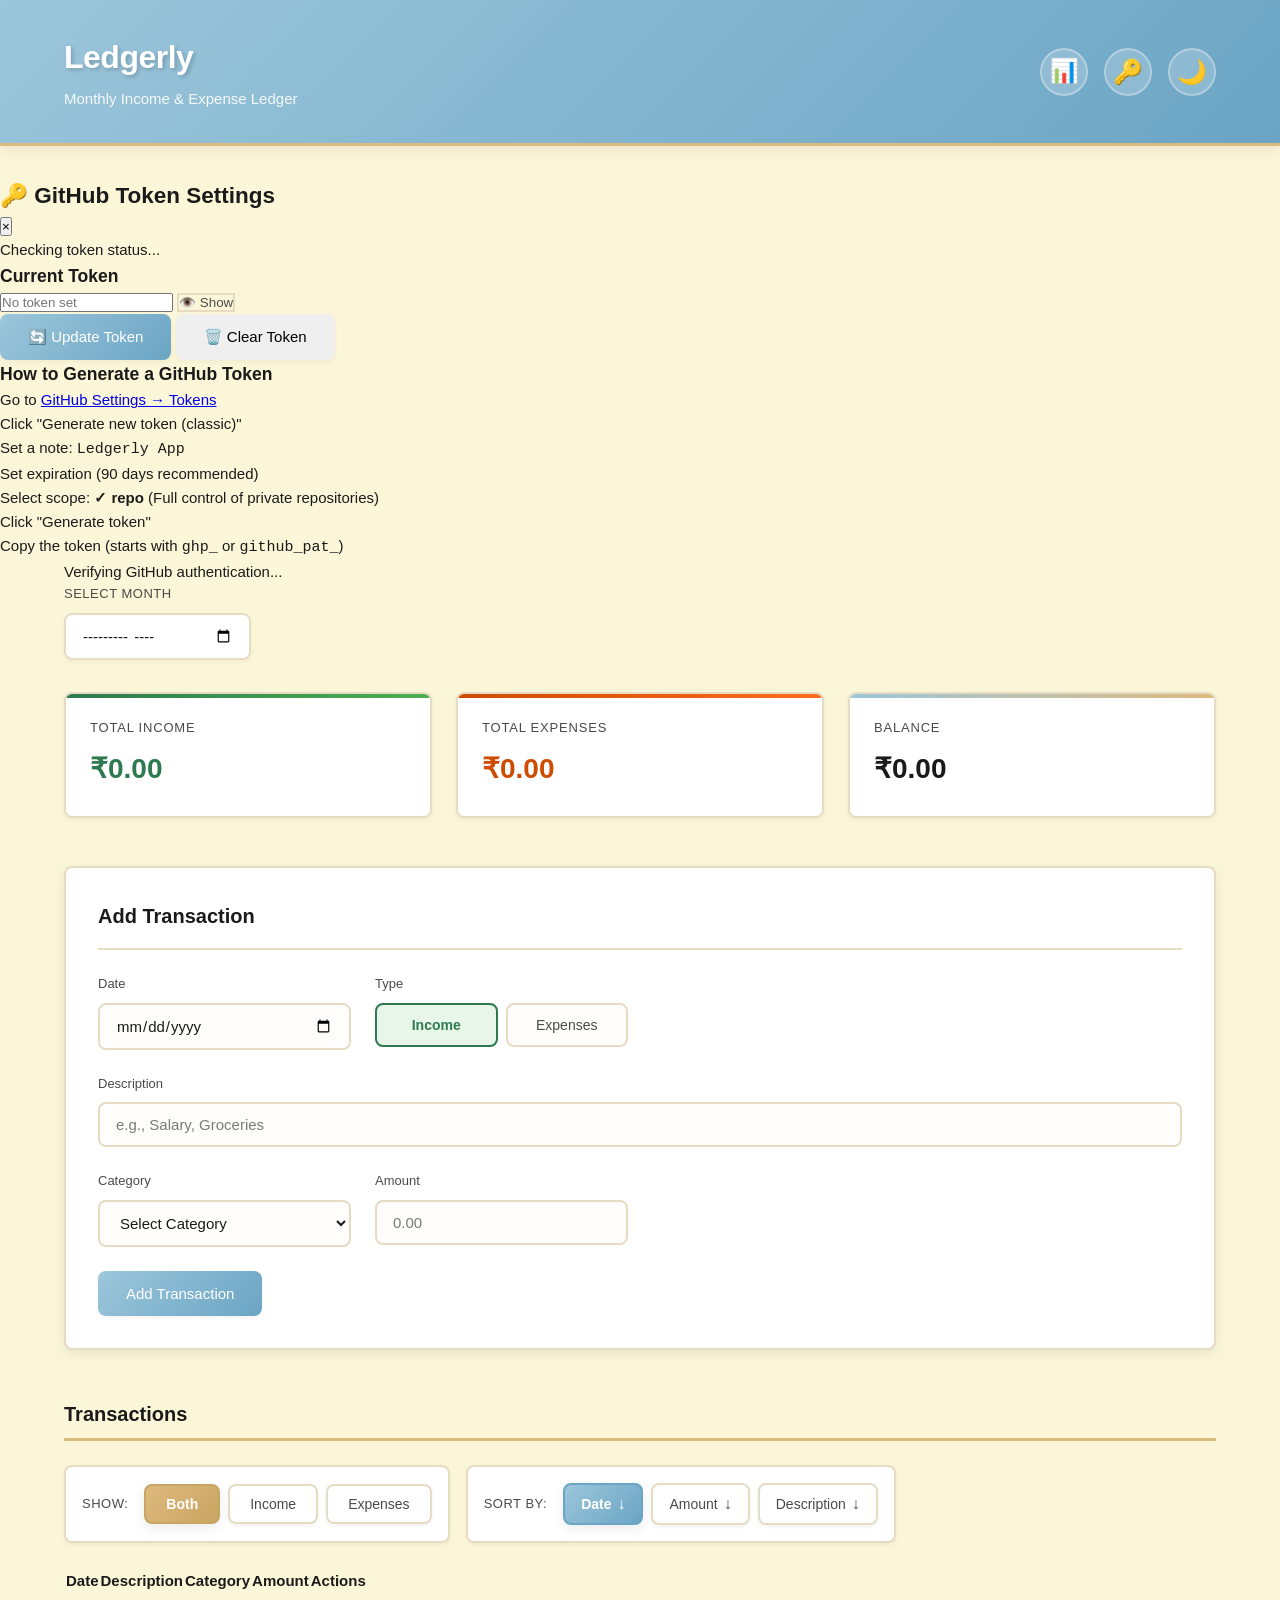
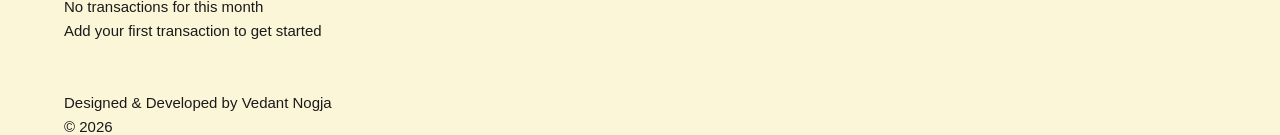
==== commit 11e91ef1: "New functionality: reports" ====
--- a/index.html
+++ b/index.html
@@ -16,6 +16,9 @@
                     <p class="app-subtitle">Monthly Income & Expense Ledger</p>
                 </div>
                 <div class="header-actions">
+                    <a href="reports.html" class="btn-icon" title="View Reports">
+                        <span>📊</span>
+                    </a>
                     <button class="btn-icon" id="token-settings-btn" title="GitHub Token Settings">
                         <span>🔑</span>
                     </button>
--- a/styles.css
+++ b/styles.css
@@ -183,6 +183,7 @@
     transition: all var(--transition-normal);
     backdrop-filter: blur(10px);
     font-size: 24px;
+    text-decoration: none;
 }
 
 .btn-icon:hover {
@@ -538,10 +539,10 @@
 /* Filter and Sort Controls Container */
 .filter-sort-controls {
     display: flex;
-    flex-direction: column;
+    flex-direction: row;
     gap: var(--spacing-md);
     margin-bottom: var(--spacing-lg);
-}
+    flex-wrap: wrap;
 
 /* Filter Controls */
 .filter-controls {
@@ -616,7 +617,7 @@
 
 .filter-btn.active[data-filter="expense"] {
     background: linear-gradient(135deg, var(--accent-expense), var(--accent-expense-light));
-    color: white;
+    color: black;
     border-color: var(--accent-expense-dark);
     font-weight: var(--font-weight-bold);
     box-shadow: var(--shadow-md);
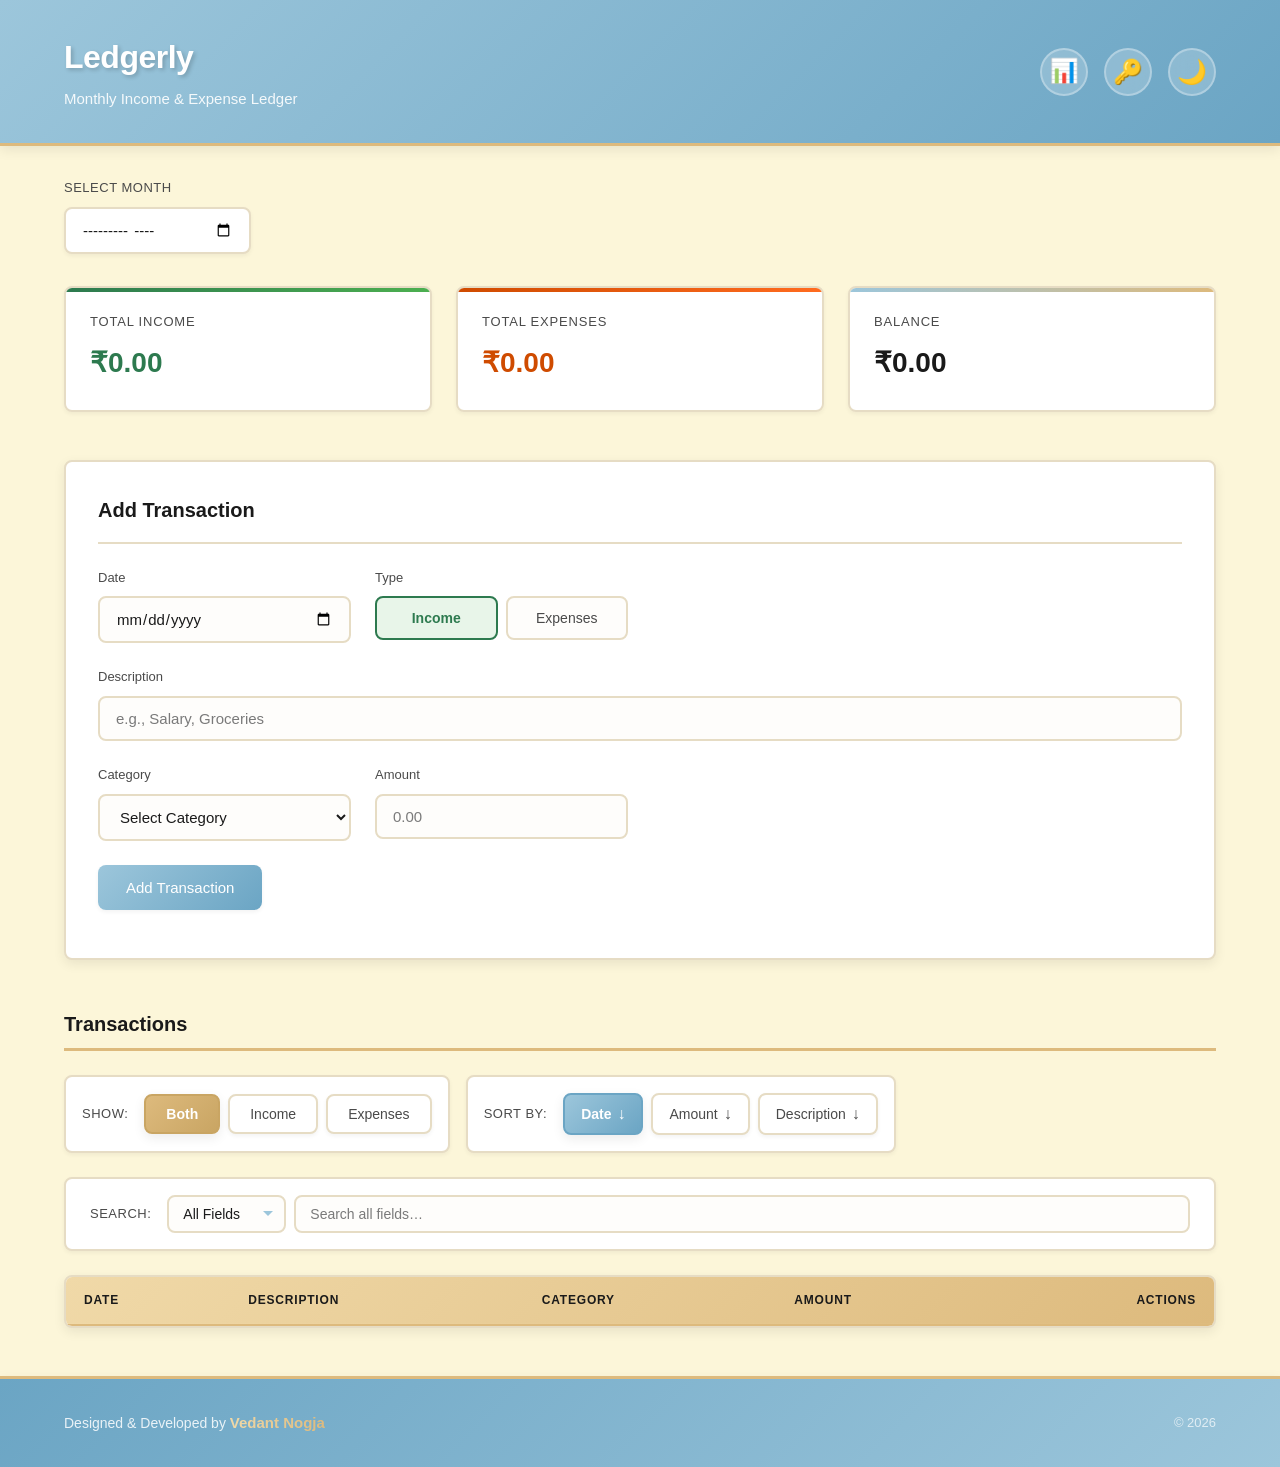
==== commit a9c3cff0: "New Feature feat: implement robust search system with field-specific filtering and improve error mes" ====
--- a/index.html
+++ b/index.html
@@ -151,6 +151,17 @@
                         <button type="submit" class="btn btn-primary" id="submit-btn">Add Transaction</button>
                         <button type="button" class="btn btn-secondary" id="cancel-btn" style="display: none;">Cancel</button>
                     </div>
+
+                    <!-- Queue Status Badge — populated dynamically by the queue system -->
+                    <div class="queue-status-wrapper">
+                        <div class="queue-status"
+                             id="queue-status"
+                             style="display: none;"
+                             role="status"
+                             aria-live="polite"
+                             aria-atomic="true">
+                        </div>
+                    </div>
                 </form>
             </section>
 
@@ -193,6 +204,76 @@
                                 <span class="sort-icon">↓</span>
                             </button>
                         </div>
+                    </div>
+                </div>
+
+                <!-- Context-Aware Search Bar -->
+                <div class="search-controls" id="search-controls">
+                    <label class="search-label" for="search-field">Search:</label>
+                    <div class="search-field-group">
+                        <!-- Field selector dropdown -->
+                        <select class="search-field-select" id="search-field" aria-label="Search field">
+                            <option value="all">All Fields</option>
+                            <option value="description">Description</option>
+                            <option value="category">Category</option>
+                            <option value="amount">Amount (₹)</option>
+                            <option value="date">Date</option>
+                            <option value="duration">Duration</option>
+                        </select>
+
+                        <!-- Dynamic input — type/placeholder adapt to selected field -->
+                        <div class="search-input-wrapper" id="search-single-wrapper">
+                            <input
+                                type="text"
+                                class="search-input"
+                                id="search-input"
+                                placeholder="Search all fields…"
+                                autocomplete="off"
+                                aria-label="Search transactions"
+                            />
+                            <button
+                                class="search-clear-btn"
+                                id="search-clear-btn"
+                                type="button"
+                                title="Clear search"
+                                aria-label="Clear search"
+                                style="display:none"
+                            >×</button>
+                        </div>
+
+                        <!-- Duration range pickers — shown only when Duration is selected -->
+                        <div class="search-duration-wrapper" id="search-duration-wrapper" style="display:none" role="group" aria-label="Date range filter">
+                            <div class="duration-group">
+                                <label class="duration-label" for="search-from-date">From</label>
+                                <input
+                                    type="date"
+                                    class="search-input duration-input"
+                                    id="search-from-date"
+                                    aria-label="Start date"
+                                />
+                            </div>
+                            <span class="duration-separator" aria-hidden="true">→</span>
+                            <div class="duration-group">
+                                <label class="duration-label" for="search-to-date">To</label>
+                                <input
+                                    type="date"
+                                    class="search-input duration-input"
+                                    id="search-to-date"
+                                    aria-label="End date"
+                                />
+                            </div>
+                            <button
+                                class="search-clear-btn"
+                                id="search-clear-duration-btn"
+                                type="button"
+                                title="Clear date range"
+                                aria-label="Clear date range"
+                                style="display:none"
+                            >×</button>
+                        </div>
+
+                        <!-- Live match count badge -->
+                        <span class="search-count" id="search-count" style="display:none"></span>
                     </div>
                 </div>
 
--- a/styles.css
+++ b/styles.css
@@ -543,6 +543,7 @@
     gap: var(--spacing-md);
     margin-bottom: var(--spacing-lg);
     flex-wrap: wrap;
+}
 
 /* Filter Controls */
 .filter-controls {
@@ -1439,3 +1440,349 @@
         width: 100%;
     }
 }
+
+/* ==========================================
+   TRANSACTION QUEUE STATUS BADGE
+   ========================================== */
+
+/* Wrapper keeps the badge under the form-actions row, full width. */
+.queue-status-wrapper {
+    margin-top: var(--spacing-md);
+}
+
+/* The badge itself — hidden by default, shown by JS when queue is active. */
+.queue-status {
+    display: inline-flex;          /* shown via JS as 'flex' */
+    align-items: center;
+    gap: 10px;
+    padding: 9px 16px;
+    background: rgba(156, 198, 219, 0.12);
+    border: 1.5px solid rgba(156, 198, 219, 0.45);
+    border-radius: 30px;
+    font-size: 13px;
+    font-weight: var(--font-weight-medium);
+    color: var(--text-secondary);
+    box-shadow: 0 2px 8px rgba(156, 198, 219, 0.15);
+    animation: queueBadgeSlideIn 0.25s ease-out;
+    max-width: 100%;
+    line-height: 1.4;
+}
+
+@keyframes queueBadgeSlideIn {
+    from {
+        opacity: 0;
+        transform: translateY(-6px);
+    }
+    to {
+        opacity: 1;
+        transform: translateY(0);
+    }
+}
+
+/* Dark theme: slightly stronger border so it's visible on the dark card. */
+[data-theme="dark"] .queue-status {
+    background: rgba(156, 198, 219, 0.08);
+    border-color: rgba(156, 198, 219, 0.3);
+    color: var(--text-secondary);
+}
+
+/* Error state — badge turns amber/red to signal a failed transaction. */
+.queue-status.queue-status--error {
+    background: rgba(207, 75, 0, 0.08);
+    border-color: rgba(207, 75, 0, 0.4);
+    color: var(--accent-expense);
+    animation: queueBadgeShake 0.35s ease-out;
+}
+
+[data-theme="dark"] .queue-status.queue-status--error {
+    background: rgba(207, 75, 0, 0.12);
+    border-color: rgba(207, 75, 0, 0.5);
+}
+
+@keyframes queueBadgeShake {
+    0%, 100% { transform: translateX(0); }
+    20%       { transform: translateX(-5px); }
+    40%       { transform: translateX(5px); }
+    60%       { transform: translateX(-4px); }
+    80%       { transform: translateX(4px); }
+}
+
+/* Inline micro-spinner — reuses the global `spin` keyframe. */
+.queue-spinner {
+    display: inline-block;
+    width: 13px;
+    height: 13px;
+    border: 2px solid rgba(156, 198, 219, 0.35);
+    border-top-color: var(--color-primary);
+    border-radius: 50%;
+    animation: spin 0.75s linear infinite;
+    flex-shrink: 0;
+}
+
+[data-theme="dark"] .queue-spinner {
+    border-color: rgba(156, 198, 219, 0.2);
+    border-top-color: var(--color-primary);
+}
+
+/* Highlight the queued count in bold inside the badge label. */
+.queue-status strong {
+    font-weight: var(--font-weight-bold);
+    color: var(--color-primary-dark);
+}
+
+[data-theme="dark"] .queue-status strong {
+    color: var(--color-primary);
+}
+
+/* On mobile: badge takes full row width for readability. */
+@media (max-width: 768px) {
+    .queue-status {
+        width: 100%;
+        justify-content: center;
+        text-align: center;
+    }
+}
+
+/* ==========================================
+   CONTEXT-AWARE SEARCH BAR
+   ========================================== */
+
+.search-controls {
+    display: flex;
+    align-items: center;
+    gap: var(--spacing-md);
+    padding: var(--spacing-md) var(--spacing-lg);
+    background-color: var(--bg-card);
+    border: 2px solid var(--border-color);
+    border-radius: var(--border-radius);
+    box-shadow: var(--shadow-sm);
+    margin-bottom: var(--spacing-lg);
+    flex-wrap: wrap;
+}
+
+.search-label {
+    font-size: 13px;
+    font-weight: var(--font-weight-medium);
+    color: var(--text-secondary);
+    text-transform: uppercase;
+    letter-spacing: 0.5px;
+    white-space: nowrap;
+    flex-shrink: 0;
+}
+
+/* Inner row — select + input + count badge */
+.search-field-group {
+    display: flex;
+    align-items: center;
+    gap: var(--spacing-sm);
+    flex: 1;
+    flex-wrap: wrap;
+}
+
+/* Field-type dropdown */
+.search-field-select {
+    padding: 9px 30px 9px 14px;
+    font-size: 14px;
+    font-family: var(--font-primary);
+    font-weight: var(--font-weight-medium);
+    color: var(--text-primary);
+    background-color: var(--bg-form);
+    border: 2px solid var(--border-color);
+    border-radius: var(--border-radius);
+    cursor: pointer;
+    appearance: none;
+    -webkit-appearance: none;
+    background-image: url("data:image/svg+xml,%3Csvg xmlns='http://www.w3.org/2000/svg' width='12' height='12' viewBox='0 0 12 12'%3E%3Cpath fill='%239CC6DB' d='M6 8L1 3h10z'/%3E%3C/svg%3E");
+    background-repeat: no-repeat;
+    background-position: right 10px center;
+    transition: border-color var(--transition-fast), box-shadow var(--transition-fast);
+    flex-shrink: 0;
+}
+
+.search-field-select:focus {
+    outline: none;
+    border-color: var(--color-primary);
+    box-shadow: 0 0 0 3px rgba(156, 198, 219, 0.2);
+}
+
+/* Wrapper stacks the adaptive input and the × button */
+.search-input-wrapper {
+    position: relative;
+    flex: 1;
+    min-width: 180px;
+}
+
+.search-input {
+    width: 100%;
+    padding: 9px 36px 9px 14px;
+    font-size: 14px;
+    font-family: var(--font-primary);
+    font-weight: var(--font-weight-normal);
+    color: var(--text-primary);
+    background-color: var(--bg-form);
+    border: 2px solid var(--border-color);
+    border-radius: var(--border-radius);
+    transition: border-color var(--transition-fast), box-shadow var(--transition-fast);
+    box-sizing: border-box;
+}
+
+.search-input::placeholder {
+    color: var(--text-muted);
+}
+
+.search-input:focus {
+    outline: none;
+    border-color: var(--color-primary);
+    background-color: var(--bg-secondary);
+    box-shadow: 0 0 0 3px rgba(156, 198, 219, 0.2);
+}
+
+/* Gold border when a search term is active */
+.search-input.is-active {
+    border-color: var(--color-gold);
+    box-shadow: 0 0 0 3px rgba(221, 186, 125, 0.18);
+}
+
+/* Clear × button inside the input */
+.search-clear-btn {
+    position: absolute;
+    right: 8px;
+    top: 50%;
+    transform: translateY(-50%);
+    width: 20px;
+    height: 20px;
+    border: none;
+    background: var(--text-muted);
+    color: var(--bg-card);
+    border-radius: 50%;
+    font-size: 13px;
+    line-height: 1;
+    cursor: pointer;
+    display: flex;
+    align-items: center;
+    justify-content: center;
+    transition: background var(--transition-fast), transform var(--transition-fast);
+    padding: 0;
+}
+
+.search-clear-btn:hover {
+    background: var(--accent-expense);
+    transform: translateY(-50%) scale(1.15);
+}
+
+/* Live match count badge */
+.search-count {
+    font-size: 12px;
+    font-weight: var(--font-weight-medium);
+    color: var(--text-secondary);
+    background: var(--bg-secondary);
+    border: 1.5px solid var(--border-color);
+    border-radius: 20px;
+    padding: 4px 12px;
+    white-space: nowrap;
+    flex-shrink: 0;
+    animation: queueBadgeSlideIn 0.2s ease-out;
+}
+
+.search-count.no-results {
+    color: var(--accent-expense);
+    border-color: rgba(207, 75, 0, 0.35);
+    background: rgba(207, 75, 0, 0.06);
+}
+
+/* Subtle row highlight on a matched transaction */
+.search-match td {
+    background: linear-gradient(90deg, transparent, rgba(221, 186, 125, 0.07), transparent);
+}
+
+[data-theme="dark"] .search-match td {
+    background: linear-gradient(90deg, transparent, rgba(221, 186, 125, 0.04), transparent);
+}
+
+/* Mobile */
+@media (max-width: 768px) {
+    .search-controls {
+        flex-direction: column;
+        align-items: flex-start;
+    }
+
+    .search-field-group {
+        width: 100%;
+    }
+
+    .search-field-select {
+        width: 100%;
+    }
+
+    .search-input-wrapper {
+        min-width: unset;
+        width: 100%;
+    }
+}
+
+/* ==========================================
+   DURATION RANGE PICKER (search field = duration)
+   ========================================== */
+
+/* The wrapper replaces the single input when Duration is selected */
+.search-duration-wrapper {
+    display: flex;          /* toggled to flex by JS */
+    align-items: center;
+    gap: var(--spacing-sm);
+    flex: 1;
+    flex-wrap: wrap;
+}
+
+/* Each label + date-input pair */
+.duration-group {
+    display: flex;
+    align-items: center;
+    gap: 6px;
+    flex: 1;
+    min-width: 160px;
+}
+
+/* "From" / "To" labels */
+.duration-label {
+    font-size: 12px;
+    font-weight: var(--font-weight-medium);
+    color: var(--text-secondary);
+    text-transform: uppercase;
+    letter-spacing: 0.4px;
+    white-space: nowrap;
+    flex-shrink: 0;
+}
+
+/* The date inputs share the same base .search-input styles;
+   this class adds a slightly smaller min-width so both fit */
+.duration-input {
+    flex: 1;
+    min-width: 140px;
+    padding-right: 14px; /* no internal clear button here */
+}
+
+/* Arrow separator between the two date pickers */
+.duration-separator {
+    font-size: 18px;
+    color: var(--text-muted);
+    flex-shrink: 0;
+    user-select: none;
+    padding: 0 4px;
+}
+
+/* Mobile: stack vertically */
+@media (max-width: 768px) {
+    .search-duration-wrapper {
+        flex-direction: column;
+        align-items: flex-start;
+    }
+
+    .duration-group {
+        width: 100%;
+    }
+
+    .duration-separator {
+        transform: rotate(90deg);
+        align-self: center;
+    }
+}
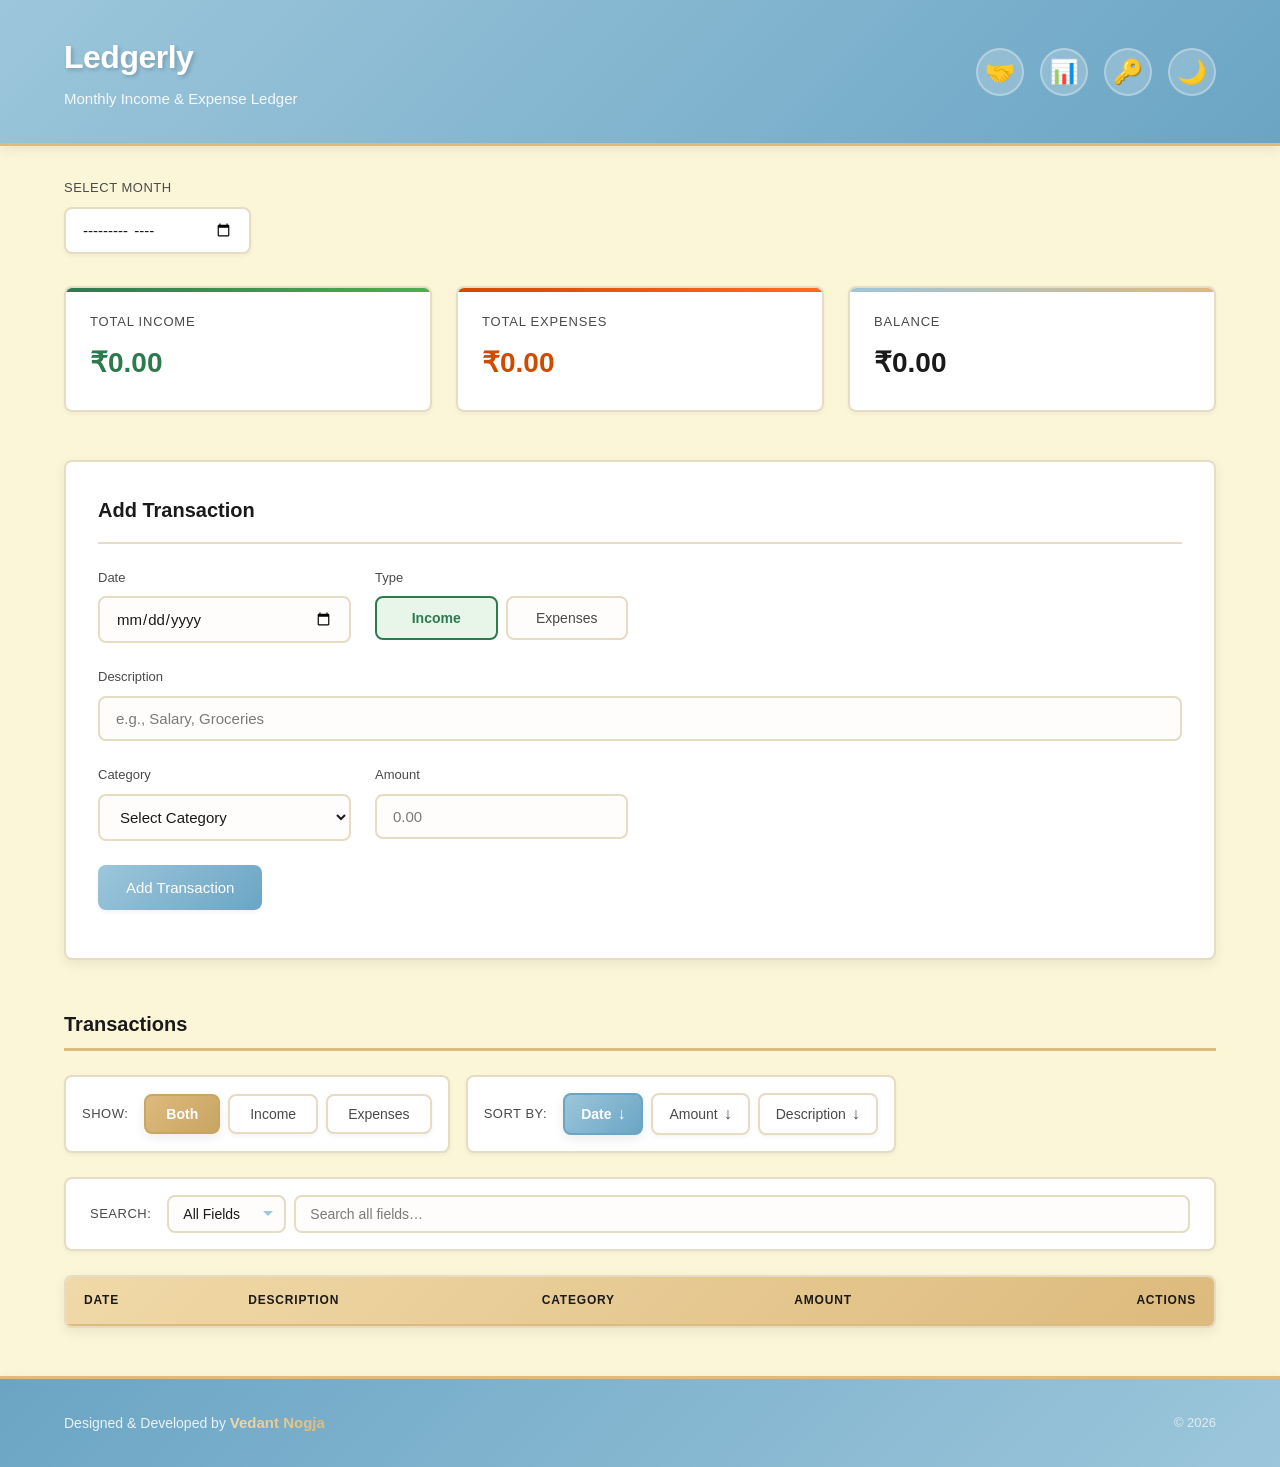
==== commit 45ba4a89: "Add Borrow and Lend management Co-authored-by: Copilot <223556219+Copilot@users.noreply.github.com>" ====
--- a/index.html
+++ b/index.html
@@ -16,6 +16,9 @@
                     <p class="app-subtitle">Monthly Income & Expense Ledger</p>
                 </div>
                 <div class="header-actions">
+                    <a href="borrow-lend.html" class="btn-icon" title="Borrow & Lend">
+                        <span>🤝</span>
+                    </a>
                     <a href="reports.html" class="btn-icon" title="View Reports">
                         <span>📊</span>
                     </a>
@@ -317,6 +320,7 @@
     </footer>
 
     <script src="github-api.js"></script>
+    <script src="borrow-lend.js"></script>
     <script src="script.js"></script>
 </body>
 </html>
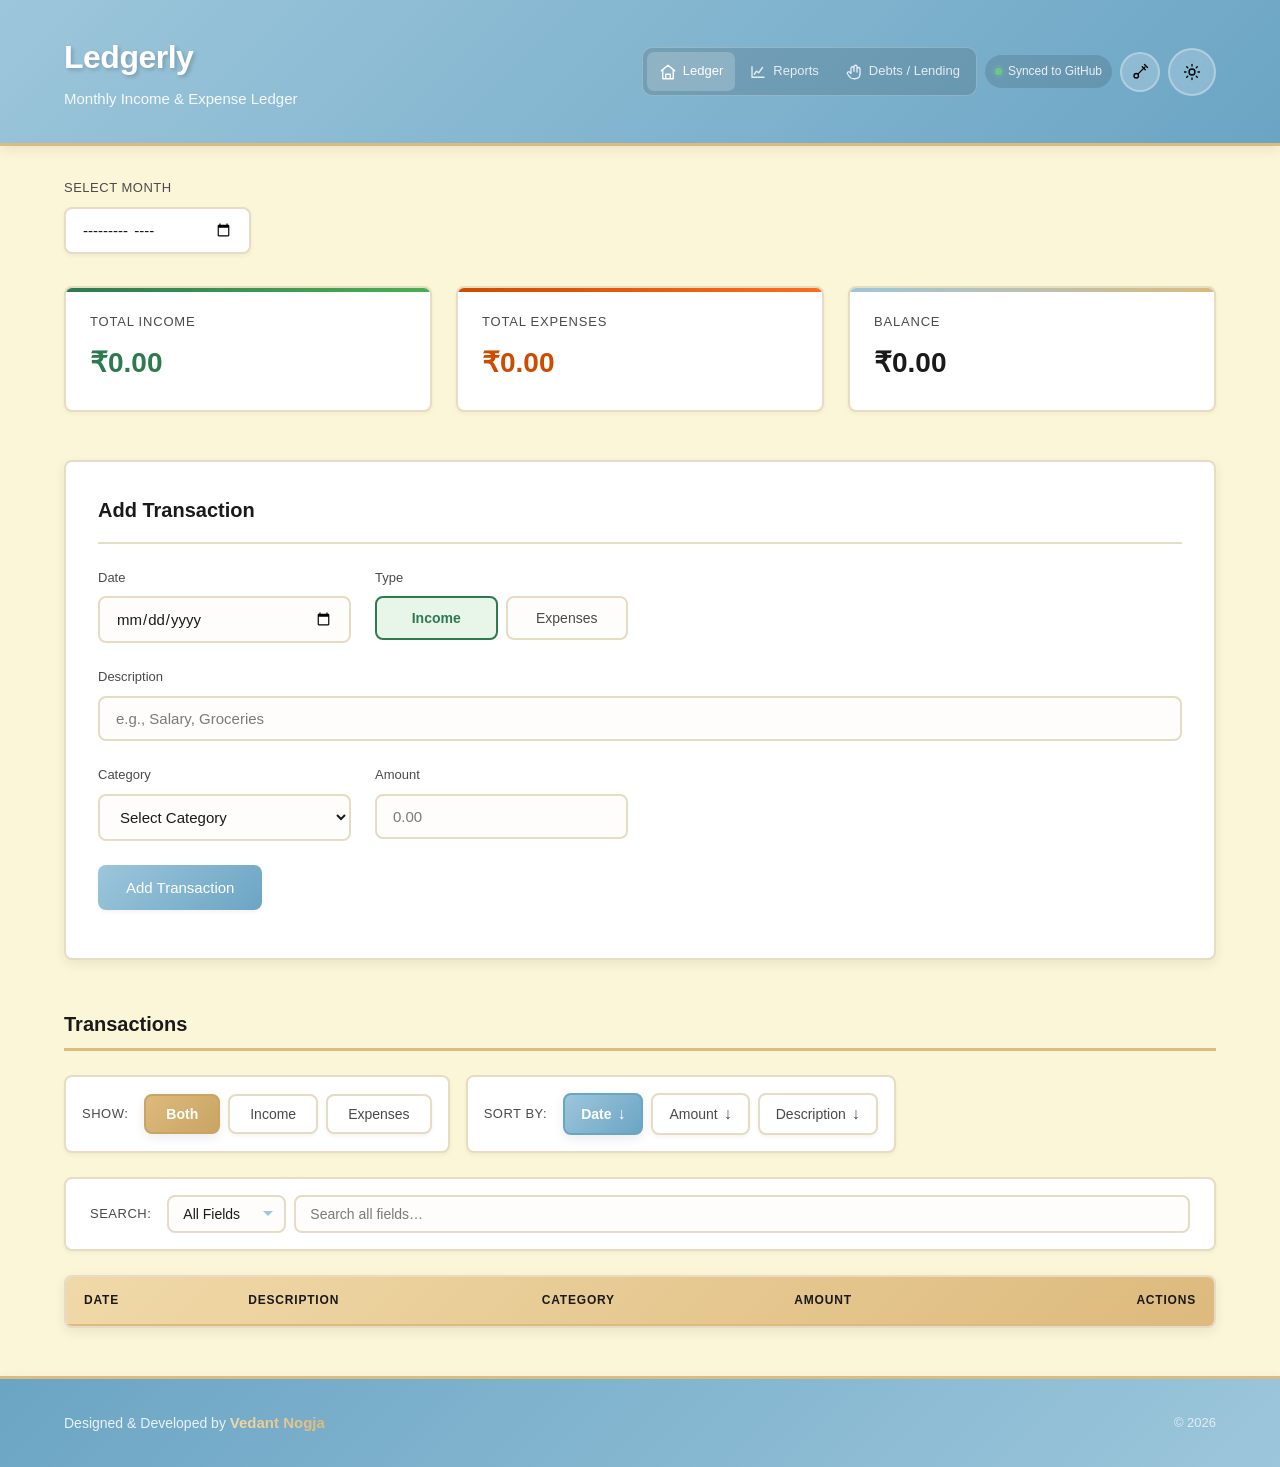
==== commit 86f06d5e: "Modified Header in the overall Application" ====
--- a/index.html
+++ b/index.html
@@ -16,17 +16,28 @@
                     <p class="app-subtitle">Monthly Income & Expense Ledger</p>
                 </div>
                 <div class="header-actions">
-                    <a href="borrow-lend.html" class="btn-icon" title="Borrow & Lend">
-                        <span>🤝</span>
-                    </a>
-                    <a href="reports.html" class="btn-icon" title="View Reports">
-                        <span>📊</span>
-                    </a>
-                    <button class="btn-icon" id="token-settings-btn" title="GitHub Token Settings">
-                        <span>🔑</span>
+                    <nav class="primary-nav" aria-label="Primary navigation">
+                        <a href="index.html" class="nav-tab active" aria-current="page">
+                            <svg aria-hidden="true" viewBox="0 0 24 24"><path d="M3 10.5 12 3l9 7.5"/><path d="M5 9.5V21h14V9.5M9 21v-6h6v6"/></svg>
+                            <span>Ledger</span>
+                        </a>
+                        <a href="reports.html" class="nav-tab">
+                            <svg aria-hidden="true" viewBox="0 0 24 24"><path d="M4 19V5M4 19h16"/><path d="m7 15 3-4 3 2 5-7"/></svg>
+                            <span>Reports</span>
+                        </a>
+                        <a href="borrow-lend.html" class="nav-tab">
+                            <svg aria-hidden="true" viewBox="0 0 24 24"><path d="M8 11V7a2 2 0 1 1 4 0v4M12 11V5a2 2 0 1 1 4 0v7M16 12V8a2 2 0 1 1 4 0v6c0 4-2 7-7 7h-1c-3 0-5-1-7-4l-2-3a2 2 0 0 1 3-2l2 2V7a2 2 0 1 1 4 0v4"/></svg>
+                            <span>Debts / Lending</span>
+                        </a>
+                    </nav>
+                    <span class="sync-status sync-status--idle" id="header-sync-status" role="status" aria-live="polite">
+                        <span class="sync-status-dot"></span><span class="sync-status-label">Synced to GitHub</span>
+                    </span>
+                    <button class="btn-icon utility-button" id="token-settings-btn" title="GitHub Token Settings" aria-label="GitHub Token Settings">
+                        <svg aria-hidden="true" viewBox="0 0 24 24"><circle cx="7" cy="17" r="3"/><path d="m9.5 14.5 9-9M15 5l4 4M18 2l4 4"/></svg>
                     </button>
                     <button class="theme-toggle" id="theme-toggle" title="Toggle theme">
-                        <span class="theme-icon">🌙</span>
+                        <svg class="theme-icon" aria-hidden="true" viewBox="0 0 24 24"><circle cx="12" cy="12" r="4"/><path d="M12 2v2M12 20v2M4.93 4.93l1.41 1.41M17.66 17.66l1.41 1.41M2 12h2M20 12h2M4.93 19.07l1.41-1.41M17.66 6.34l1.41-1.41"/></svg>
                     </button>
                 </div>
             </div>
--- a/styles.css
+++ b/styles.css
@@ -150,8 +150,83 @@
 
 .header-actions {
     display: flex;
-    gap: var(--spacing-md);
-    align-items: center;
+    gap: var(--spacing-sm);
+    align-items: center;
+    flex-wrap: wrap;
+    justify-content: flex-end;
+}
+
+.primary-nav {
+    display: flex;
+    align-items: center;
+    gap: 2px;
+    padding: 4px;
+    background: rgba(0, 0, 0, 0.12);
+    border: 1px solid rgba(255, 255, 255, 0.25);
+    border-radius: 10px;
+}
+
+.nav-tab {
+    display: inline-flex;
+    align-items: center;
+    gap: 6px;
+    padding: 9px 12px;
+    border-radius: 7px;
+    color: rgba(255, 255, 255, 0.82);
+    font-size: 13px;
+    font-weight: var(--font-weight-medium);
+    text-decoration: none;
+    transition: all var(--transition-fast);
+}
+
+.nav-tab svg,
+.utility-button svg,
+.theme-icon {
+    width: 18px;
+    height: 18px;
+    fill: none;
+    stroke: currentColor;
+    stroke-width: 1.8;
+    stroke-linecap: round;
+    stroke-linejoin: round;
+}
+
+.nav-tab:hover,
+.nav-tab.active {
+    color: #ffffff;
+    background: rgba(255, 255, 255, 0.2);
+}
+
+.sync-status {
+    display: inline-flex;
+    align-items: center;
+    gap: 6px;
+    padding: 7px 10px;
+    border-radius: 999px;
+    color: rgba(255, 255, 255, 0.86);
+    background: rgba(0, 0, 0, 0.12);
+    font-size: 12px;
+    white-space: nowrap;
+}
+
+.sync-status-dot {
+    width: 7px;
+    height: 7px;
+    border-radius: 50%;
+    background: #71c58a;
+    box-shadow: 0 0 0 3px rgba(113, 197, 138, 0.18);
+}
+
+.sync-status--syncing .sync-status-dot {
+    background: #f2c14e;
+    box-shadow: 0 0 0 3px rgba(242, 193, 78, 0.18);
+    animation: syncPulse 1.2s ease-in-out infinite;
+}
+
+.sync-status--error .sync-status-dot { background: #ff8a80; }
+
+@keyframes syncPulse {
+    50% { opacity: 0.45; transform: scale(0.8); }
 }
 
 .app-name {
@@ -186,6 +261,12 @@
     text-decoration: none;
 }
 
+.utility-button {
+    width: 40px;
+    height: 40px;
+    font-size: inherit;
+}
+
 .btn-icon:hover {
     background-color: rgba(255, 255, 255, 0.3);
     transform: scale(1.05);
@@ -220,7 +301,6 @@
 }
 
 .theme-icon {
-    font-size: 24px;
     transition: transform var(--transition-normal);
 }
 
@@ -940,8 +1020,13 @@
     }
 
     .theme-icon {
-        font-size: 20px;
-    }
+        width: 18px;
+        height: 18px;
+    }
+
+    .nav-tab span { display: none; }
+    .nav-tab { padding: 9px 10px; }
+    .sync-status-label { display: none; }
 
     .summary-cards {
         grid-template-columns: 1fr;
